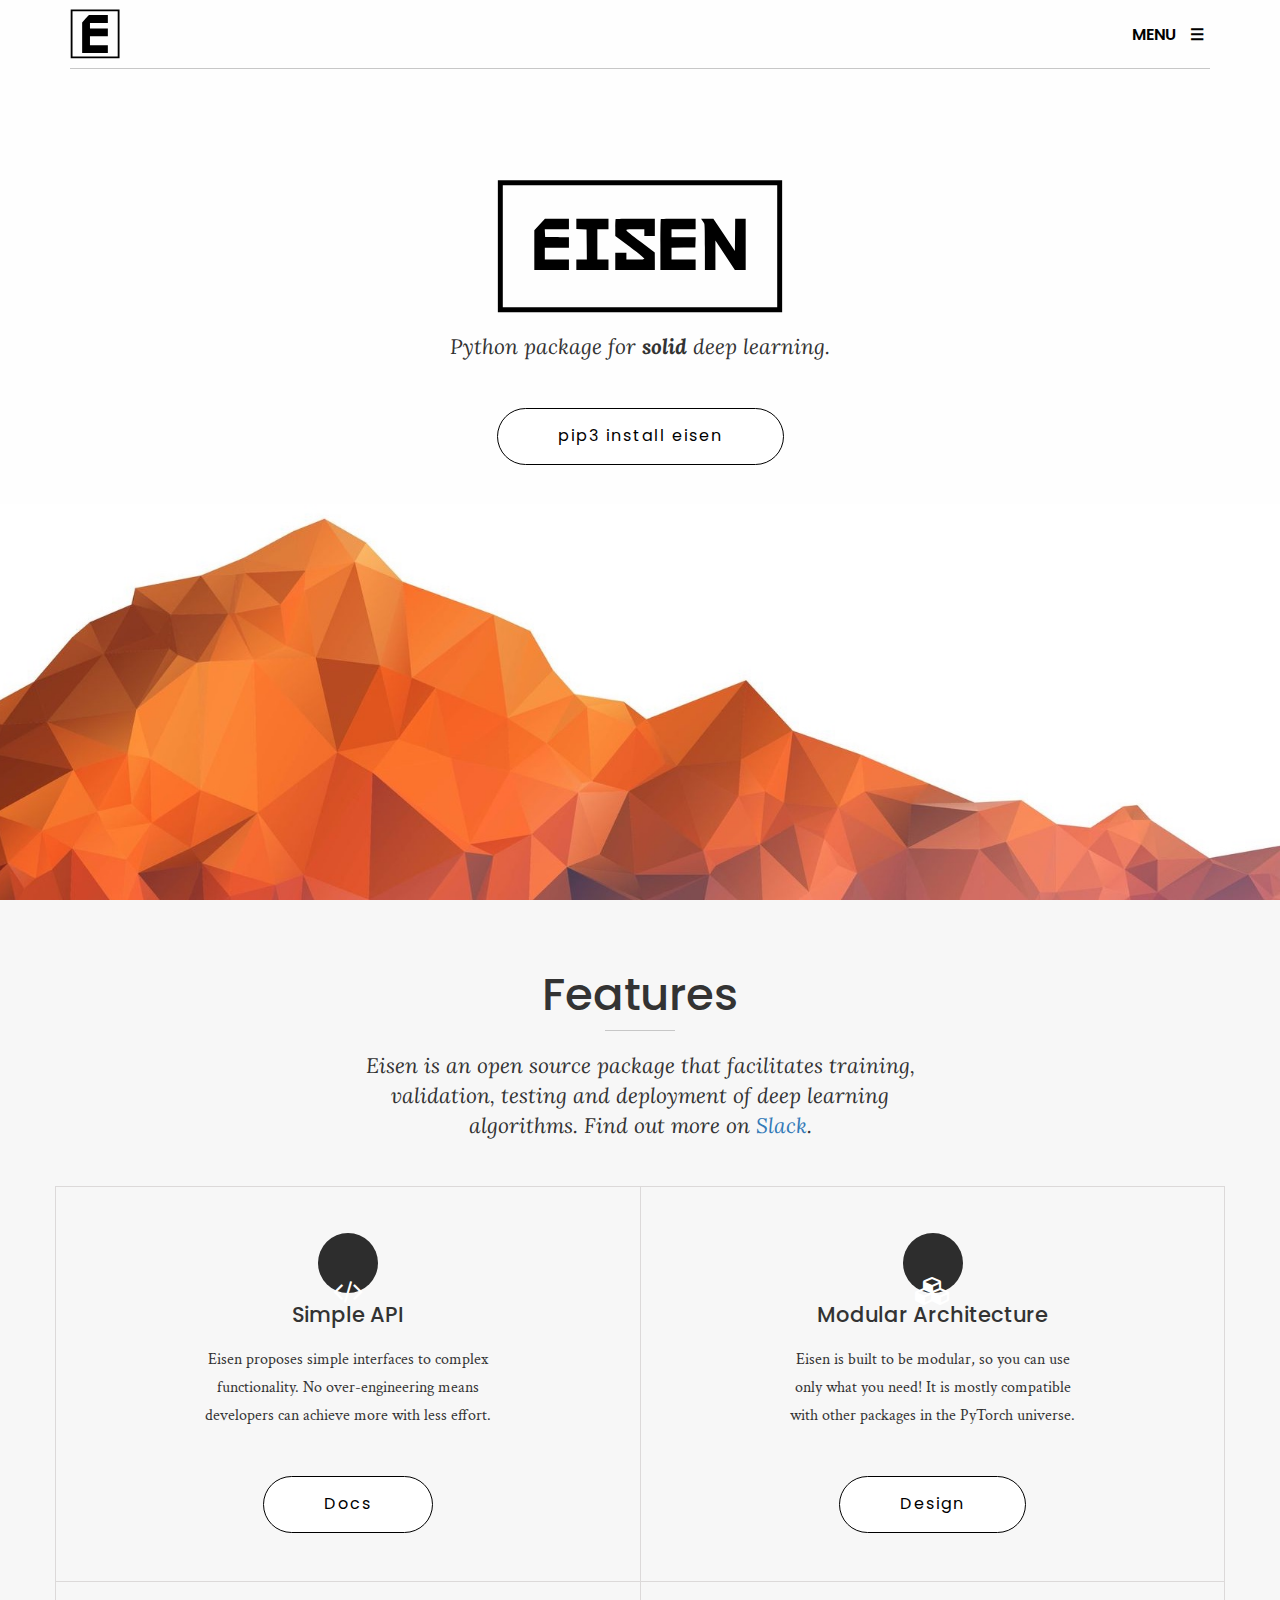
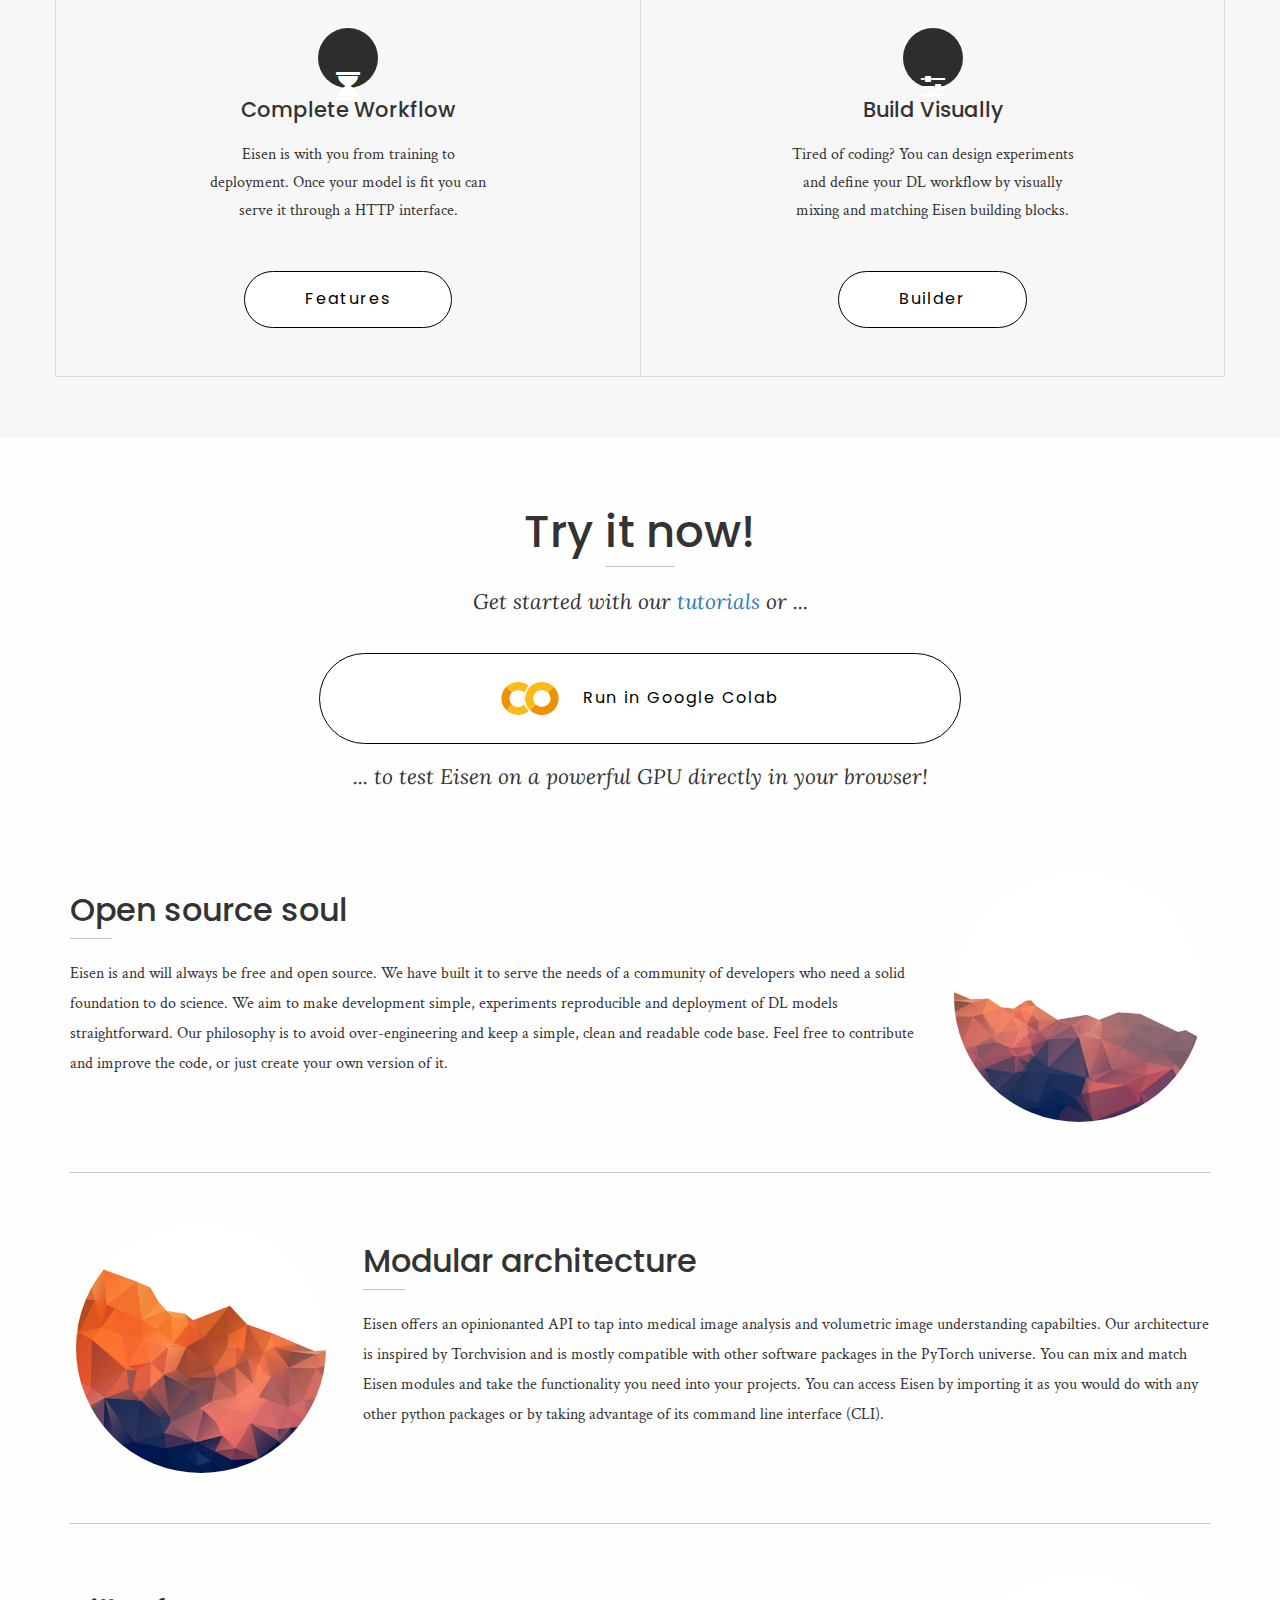
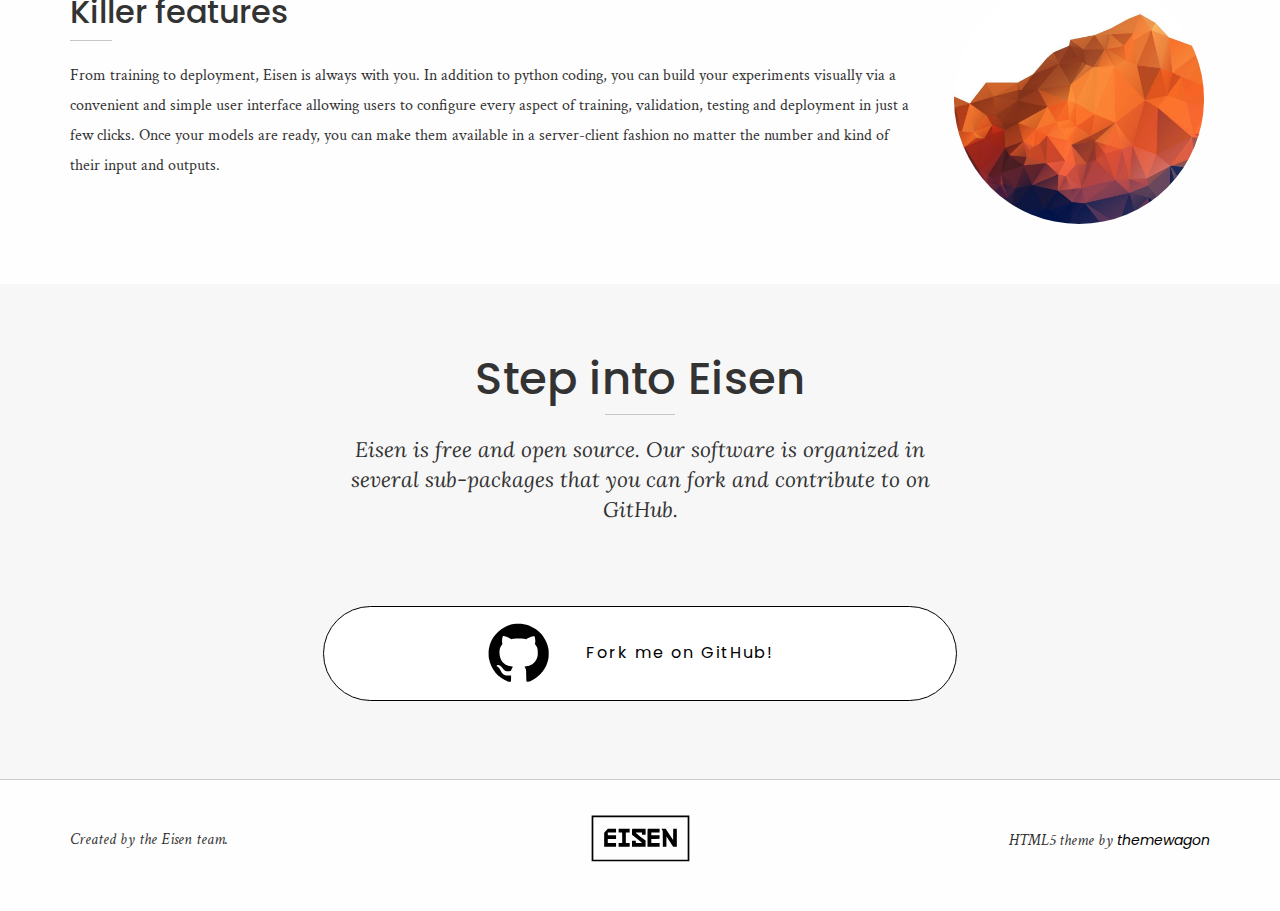
==== index.html @ bffa8515 "added link to tutorials" ====
<!DOCTYPE html>
<html>
<head>
    <meta charset="utf-8">
    <meta http-equiv="X-UA-Compatible" content="IE=edge">
    <meta name="viewport" content="width=device-width, initial-scale=1">
    <meta name="description" content="">
    <meta name="author" content="">
    <link rel="stylesheet" type="text/css" href="assets/css/bootstrap.min.css">
    <link rel="stylesheet" type="text/css" href="assets/font-awesome/css/font-awesome.min.css">
    <link href="https://fonts.googleapis.com/css?family=Lora:400i" rel="stylesheet">
    <link href="https://fonts.googleapis.com/css?family=Poppins:400,600" rel="stylesheet">
    <link href="https://fonts.googleapis.com/css?family=Crimson+Text" rel="stylesheet">
    <link rel="stylesheet" type="text/css" href="assets/css/style.css">
    <script type="text/javascript" src="assets/js/script.js" ></script>

    <!-- Global site tag (gtag.js) - Google Analytics -->
    <script async src="https://www.googletagmanager.com/gtag/js?id=UA-157177929-1"></script>
    <script>
        window.dataLayer = window.dataLayer || [];
        function gtag(){dataLayer.push(arguments);}
        gtag('js', new Date());

        gtag('config', 'UA-157177929-1');
    </script>

    <title>Eisen - Home</title>

</head>
<body>
<!-- div used to make the body blur -->
    <div class="overlay" id="overlay" onclick="closeNav()"></div>

    <section class="head index-part-1">
        <div class="head-bar">
            <div class="container">
              <div class="row">
                <div class="col-lg-6 col-xs-6 col-sm-6 col-md-6">
                    <a href="index.html"><img class="img-responsive" src="assets/img/logo.svg" width="9%" ></a>
                </div>
                <div class="col-lg-6 col-xs-6 col-sm-6 col-md-6 text-right">
                    <div id="mySidenav" class="sidenav text-center">
                        <a href="javascript:void(0)" class="closebtn" onclick="closeNav()">&times;</a><br>
                        <hr><a href="index.html">Home</a><hr>
                        <a target="_blank" href="https://github.com/eisen-ai">GitHub</a>
                        <a target="_blank" href="https://colab.research.google.com/drive/1aCvGYyADXPLxNqVRfFvbyN70WkMpdfDd">Colab</a>
                        <a target="_blank" href="http://builder.eisen.ai">Builder</a>
                    </div>
                    <div class="main" id="main">
                      <a href="#" onclick="openNav()">MENU &#9776;</a>
                    </div>
                </div>
              </div>
              <hr>
          </div>
          </div>
          <div class="wow">
          <div class="container">
            <div class="row">
               <div class="wow-logo">
                  <img class="img-responsive img-logo" src="assets/img/logo-ext.svg">
               </div> 
               <div class="font-1 helmet text-center">
                 <p>Python package for <strong>solid</strong> deep learning.</p>
               </div>
               <div class="wow-btn font-2 text-center">
                     <a class="btn btn-default wow-button" onclick="copyToClipboard()" id="pip">pip3 install eisen</a>
               </div>
            </div>
          </div>
        </div>
    </section>
 
    <section class="index-part-2">
         <div class="container">

            <div class="row">
               <div class="text-center">
                 <h2>Features</h2>
               </div>
               <hr class="hr-mid">
               <div class="sub-text text-center">
                     <p class="font-1">
                        Eisen is an open source package that facilitates training, validation,
                         testing and deployment of deep learning algorithms.
                         Find out more on <a class="font-1" href="https://join.slack.com/t/eisen-ai/shared_invite/enQtOTIwOTg0ODc2MDY3LWE5MGVlNTgxZTBmNjM5NGU2OWRhYzdiMzAzNzRmMGZlZWJlZmEzZDcyNWE4ZTQ5OGM4NDk5N2E5NTEyYzE3NGI"> Slack</a>.
                     </p>
               </div>
           </div>

            <div class="row">

                <div class="col-xs-12 col-lg-6 col-sm-6 col-md-6 col-block">
                      <div class="block text-center block-first">
                                 <div class="icon">
                                    <i class="fa fa-code fa-2x"></i>
                                 </div>
                                   <h4>Simple API</h4>
                                   <p class="font-2">
                                       Eisen proposes simple interfaces to complex functionality.
                                       No over-engineering means developers can achieve more with less effort.
                                   </p>
                                   <div class="wow-btn font-2 text-center">
                                     <a class="btn btn-default wow-button" href="http://docs.eisen.ai"> Docs </a>
                                   </div>
                        </div>   
                </div>
                <div class="col-xs-12 col-lg-6 col-sm-6 col-md-6 col-block">
                      <div class="block text-center block-second">
                             <div class="icon">
                                  <i class="fa fa-cubes fa-2x"></i>
                             </div>  
                              <h4>Modular Architecture</h4>
                              <p class="font-2">Eisen is built to be modular, so you can use only what you need!
                                  It is mostly compatible with other packages in the PyTorch universe.
                              </p>
                          <div class="wow-btn font-2 text-center">
                              <a class="btn btn-default wow-button" href="#modularplatform"> Design </a>
                          </div>
                      </div>
                </div>
            </div>

            <div class="row">
                <div class="col-xs-12 col-lg-6 col-sm-6 col-md-6 col-block">
                    <div class="block text-center block-third">
                                 <div class="icon">
                                     <i class="fa fa-hourglass fa-2x"></i>
                                 </div>  
                                   <h4>Complete Workflow</h4>
                                   <p class="font-2">
                                       Eisen is with you from training to deployment. Once your model is fit
                                       you can serve it through a HTTP interface.
                                   </p>
                        <div class="wow-btn font-2 text-center">
                            <a class="btn btn-default wow-button" href="#killerfeatures"> Features </a>
                        </div>
                    </div>   
                </div>
                <div class="col-xs-12 col-lg-6 col-sm-6 col-md-6 col-block">
                    <div class="block text-center block-last">
                            <div class="icon">
                                 <i class="fa fa-sliders fa-2x"></i>
                            </div>  
                            <h4>Build Visually</h4>
                            <p class="font-2">
                                Tired of coding? You can design experiments and define your DL workflow by visually
                                mixing and matching Eisen building blocks.
                            </p>
                            <div class="wow-btn font-2 text-center">
                                <a class="btn btn-default wow-button" target="_blank" href="http://builder.eisen.ai"> Builder </a>
                            </div>
                      </div>
                    </div>
                </div>
            </div>
    </section>

    <section class="index-part-3" id="tryeisen">
        <div class="container">
                <div class="row why-div">
                  <div class="text-center">
                         <h2>Try it now!</h2>
                  </div>
                    <hr class="hr-mid">
                    <div class="text-center font-1">
                        Get started with our <a class="font-1" target="_blank" href="http://docs.eisen.ai/eisen/tutorials.html">tutorials</a> or ...
                    </div>

                    <div class="wow-btn font-2 text-center">
                        <a class="btn btn-default wow-button" target="_blank" href="http://bit.ly/2HjLlfh"><img src="assets/img/colab.svg" width="11%">  &nbsp;&nbsp; Run in Google Colab</a>
                    </div>
                    <div class="sub-text text-center">
                        <p class="font-1">
                            ... to test Eisen on a powerful GPU directly in your browser!
                        </p>
                    </div>
                </div>

                <div class="row">
                    <div class="col-lg-9 col-sm-12 col-md-9 col-xs-12">
                     <div class="holder-para">
                      <h3>Open source soul</h3>
                      <hr class="hr-short">
                      <p class="font-2">
                          Eisen is and will always be free and open source. We have built it to serve the needs
                          of a community of developers who need a solid foundation to do science. We aim to make
                          development simple, experiments reproducible and deployment of DL models straightforward.
                          Our philosophy is to avoid over-engineering and keep a simple, clean and readable code base.
                          Feel free to contribute and improve the code, or just create your own version of it.
                      </p>
                     </div>
                    </div>
                    <div class="col-lg-3 col-xs-12 col-sm-12 col-md-3">
                            <div class="holder-img">
                              <img class="round-img img-responsive center-block" src="assets/img/4.jpg">
                            </div>
                    </div>
                </div>

                <hr class="line-full">
                
                <div class="row" id="modularplatform">
                    <div class="col-lg-9 col-xs-12 col-sm-12 col-md-9 col-md-push-3">
                     <div class="holder-para">
                      <h3>Modular architecture</h3>
                      <hr class="hr-short">
                      <p class="font-2">
                        Eisen offers an opinionanted API to tap into medical image analysis
                          and volumetric image understanding capabilties.
                          Our architecture is inspired by Torchvision
                          and is mostly compatible with other software packages in the PyTorch universe.
                          You can mix and match Eisen modules and take the functionality you need into your projects.
                          You can access Eisen by importing it as you would do with any other python packages or by
                          taking advantage of its command line interface (CLI).
                      </p>
                     </div>
                    </div>
                    <div class="col-lg-3 col-xs-12 col-sm-12 col-md-3 col-md-pull-9">
                            <div class="holder-img">
                              <img class="round-img img-responsive center-block" src="assets/img/3.jpg">
                            </div>
                    </div> 
                </div>

                <hr class="line-full">
                
                <div class="row" id="killerfeatures">
                    <div class="col-lg-9 col-xs-12 col-sm-12 col-md-9">
                     <div class="holder-para">
                      <h3>Killer features</h3>
                      <hr class="hr-short">
                      <p class="font-2">
                        From training to deployment, Eisen is always with you. In addition to python coding,
                          you can build your experiments visually via a convenient and simple user interface
                          allowing users to configure every aspect of training, validation, testing and deployment
                          in just a few clicks. Once your models are ready, you can make
                          them available in a server-client fashion no matter the number and kind of their input and
                          outputs.
                      </p>
                     </div>
                    </div>
                    <div class="col-lg-3 col-xs-12 col-sm-12 col-md-3">
                            <div class="holder-img">
                              <img class="round-img img-responsive center-block" src="assets/img/2.jpg">
                            </div>
                    </div>
                </div>
        </div>
    </section>
                
    <section class="index-part-4">
         <div class="container">
                
                <div class="row">
                       <div class="text-center">
                         <h2>Step into Eisen</h2>
                       </div>
                       <hr class="hr-mid">
                       <div class="sub-text text-center">
                             <p class="font-1">
                                Eisen is free and open source. Our software is organized in several sub-packages
                                 that you can fork and contribute to on GitHub.
                             </p>
                       </div>
                </div>

                <div class="wow-btn font-2 text-center">
                     <a class="btn btn-default wow-button" target="_blank" href="https://github.com/eisen-ai"><img src="assets/img/github.svg" width="18%"> Fork me on GitHub! &nbsp;&nbsp;</a>
                </div>

          </div>
    </section>

    <!--
    <section class="social">
      <ul>
        <li><a href="#" class="fa fa-github fa-2x" aria-hidden="true"></a></li>
        <li><a href="#" class="fa fa-google fa-2x" aria-hidden="true"></a></li>
        <li><a href="#" class="fa fa-linkedin fa-2x" aria-hidden="true"></a></li>
        <li><a href="#" class="fa fa-stumbleupon fa-2x" aria-hidden="true"></a></li>
      </ul>
    </section>
    -->

    <section class="footer">
      <div class="container">
        <div class="row">
          <div class="col-lg-5 col-md-5 col-sm-5 col-xs-5">
            <div class="footer-p1">
                    <p class="font-2">Created by the Eisen team.</p>
            </div>
          </div>
          <div class="col-lg-2 col-md-2 col-sm-2 col-xs-2">
            <img class="img-responsive foot-img" src="assets/img/logo-ext.svg" width="60%">
          </div>
          <div class="col-lg-5 col-md-5 col-sm-5 col-xs-5">
            <div class="footer-p2" >
                     <p class="font-2">HTML5 theme by <a href="https://themewagon.com/themes/" target="_blank">themewagon</a></p>
            </div>
          </div>
        </div>
      </div>
    </section>
 
</body>
</html>
---- assets/css/style.css ----
html, body{
  min-height: 100%;
}
body{
  position: relative;
}
*{
    outline: none;
}
.overlay{
  position: absolute;
  top: 0;
  left: 0;
  width: 0%;
  height: 0%;
  z-index: 9;
  background-color: rgba(0,0,0,0.5); /*dim the background*/
}
.sidenav {
    height: 100%;
    width: 0;
    position: fixed;
    z-index: 10;
    top: 0;
    right: 0;
    background-color: white;
    overflow-x: hidden;
    transition: 0.5s;
    padding-top: 5%;
}
.main a{
    color: black;
    text-decoration: none;
    font-size: 16px;
    cursor:pointer;
    word-spacing: 10px;
    font-weight: 600;

}
.sidenav a {
    padding: 5%;
    text-decoration: none;
    color: #818181;
    display: block;
    transition: 0.3s;
    font-size: 16px;
    letter-spacing: 2px;
}
.sidenav hr{
    margin-bottom: 5px;
    margin-top: 6px;
}

.sidenav a:hover, .offcanvas a:focus{
    color: #2c2b2b;
}

.sidenav .closebtn {
    position: absolute;
    top: 0;
    right: 25px;
    font-size: 36px;
    margin-left: 50px;
}

#main {
    transition: margin-left .5s;
    padding-right: 6px;
    padding-top: 15px;
}

/*@media screen and (max-height: 450px) {
  .sidenav {padding-top: 15px;}
  .sidenav a {font-size: 18px;}
}*/

.menu-ul{
    text-align: center;
}
.menu-ul li{
    list-style-type: none;
}
body {
    background-color: #fefefe;
    transition: background-color .5s;
    font-family: monospace; 
}
.head-bar{
    padding-top: 1vh;
    max-height: 10vh;
}
.wow-logo{
    padding-bottom: 2vh;
    padding-top:10vh;
}
.img-logo{
    max-height: 15vh;
    margin-left: auto;
    margin-right: auto;
}
.helmet{
    max-height: 5vh;
}
.head{
    min-height: 100vh;
    background-image: url('../img/1.jpg');
    position: relative;
    background-position: bottom;
    background-repeat: no-repeat;
    background-size:195vh;
}
.fix-bottom{
    text-align: bottom;

}
/*button {
    background-color: #fefefe;
    border-color: black;
    color: black;
    text-align: center;
    text-decoration: none;
    display: inline-block;
    font-size: 16px;
    border-radius: 50px;
    border-width: 1px;
    letter-spacing: 2px;

}*/
.wow-button{
    padding: 16px 60px;
    border: solid 1px black;
    color: black;
    text-align: center;
    text-decoration: none;
    display: inline-block;
    font-size: 16px;
    border-radius: 50px;
    letter-spacing: 2px;
}
.wow-button:hover{
    color: #ffffff;
    background-color: #2d2d2d;
    transition: .5s;
}
.font-1{
    font-family: 'Lora', serif;
    font-style: italic;
    font-size: 21px;
}
.hr-social{
    margin:0px;
    margin-top: 30px;
}
.index-part-2,.index-part-4,.index-part-3{
    padding-top: 50px;
    padding-bottom: 60px;
}
.index-part-2,.index-part-4{
    background-color: #f7f7f7;
}
hr{
    background-color: #c7c7c7; height: 1px; border: 0;
    margin-top: 1vh;
}
h1,h2,h4,h3,h5,a,button{
    font-family: 'Poppins', sans-serif;
}
h1{
    font-size: 55px;
}
h2{
    font-size:45px;
}
h3{
    font-size: 32px;
}
h4{
    font-size: 21px;
}
h5{
    font-size: 100%;
}
h6{
    font-size: 100%;
}
.sub-text{
    padding-right: 25%;
    padding-left: 25%;
    padding-bottom: 3%;   
}
.block{
    border-style: solid;
    border-color: #dcd9d9;
    border-width: 1px;
    margin-right: 0px;
    padding-top: 8%;
    padding-bottom: 5%;
    padding-left: 25%;
    padding-right: 25%;
}
.block-first{
    border-right: none;
    border-bottom: none;
}
.block-second{
    border-bottom: none;
}
.block-third{
    border-right: none;
}
.block p{
    line-height: 28px;
    padding-top: 10px;
}
.icon{
    background-color: #2d2d2d;
    color: white;
    display: table;
    width: 60px;
    height: 60px;
    border-radius: 100%;
    margin-right: auto;
    margin-left: auto;
}

i{
        display: table-cell; 
        vertical-align: middle;
        position: relative;
        top: 50%;
        transform: translateY(50%);
        
}
.font-2{
    font-family: 'Crimson Text', serif;
    font-size: 16px;
    line-height: 30px;
}
.round-img{
    display: table;
    width: 250px;
    height: 250px;
    border-radius: 100%;
}
.container-fluid{
    padding-left: 0px;
    padding-right: 0px;
}
.social{
    text-align: center;
    display: block;
    padding-top: 6%;
    padding-bottom: 5%;
}
.social ul{
    padding-left: 0px;
}
.social li{
    list-style-type: none;
    display: inline-block;
    border:1px solid #c8c2c2;
    margin-right: 5px;
    border-radius: 3px;
}
.social a{
    padding: 10px;
    color: black;
    text-align: center;
    text-decoration: none;
}

.social a:hover{
    color: #ffffff;
    background-color: #2d2d2d;
    transition: .5s;
}
.footer-p1,.footer-p2{
    padding-top: 10px;
    font-style: italic;
    font-size: 16px; 
}
.footer-p2{
    display: inline-block;
    text-align: right;
    padding-right: 0px;
    width: 100%;
}
i.fa-heart{
    transform:translateY(-20%);
    margin-bottom: 0px;
}
.footer{
    padding-top: 35px;
    padding-bottom: 45px;
    border-top: 1px solid #cccccc;
}
.generic-page{
    background-color: #f7f7f7; 
    padding-bottom: 30px;
}
.generic{
    padding-top: 25px;
}
.img-generic{
    padding-top: 15px;
    width: 100%;
    margin: 0px;
    padding-bottom: 60px;
}
.generic-p{
    padding-bottom: 20px;
    font-size: 18px;

}
.element-full{
    background-color: #f7f7f7; 
}
.element-page{
    padding-top: 25px;
}
.Element-heading{
    padding-top: 15px;
}
.Element-heading-para{
    padding-right: 380px;
}
.call-btn-1{
    border:1px solid black;
    border-radius: 30px;
    width:100%;
    margin-top: 20px;
    padding-top: 18px;
    padding-bottom: 18px;
    font-size: 12px;
}
.call-btn-2{
    border:1px solid black;
    border-radius: 25px;
    width:100%;
    margin-top: 20px;
    padding-top: 15px;
    padding-bottom: 15px;
    font-size: 12px;
}
.call-btn-3{
    border:1px solid black;
    border-radius: 25px;
    width:100%;
    margin-top: 20px;
    padding-top: 10px;
    padding-bottom: 10px;
    font-size: 12px;
}
.btn-line{
    padding-top: 5px;
}
.btn-line a:hover{
    color:white;
    background-color: black;
    transition: .5s;
}
.form-section{
    padding-top: 56px;
}
.col-block{
     padding-left:0px;padding-right:0px;
}

input,select,textarea{
     width: 100%;
    border:1px solid black;
    border-radius: 30px;
    font-family: 'Lora', serif;
    padding-top: 15px;
    padding-bottom: 15px;
    padding-left: 35px;
    margin-bottom: 30px;
}
textarea{
    padding-top: 28px;
}
.form-section h3{
    padding-bottom: 35px;
}
.form-section button{
    padding-top: 15px;
    padding-bottom: 15px;
    padding-left: 28px;
    padding-right: 28px;
    font-size: 13px;
    letter-spacing: 0px;
    margin-right: 5px;
    margin-bottom: 60px;
    border-radius: 50px;
    border:solid 1px black;
}
.form-section button:hover{
    color: #ffffff;
    background-color: #2d2d2d;
    transition: .5s;
}
.E-image img{
    padding-top: 50px;
}
.wow-btn{
     padding-top:4vh;
     padding-bottom:2vh;
}
.foot-img{
    margin-right: auto;
    margin-left: auto;
}
.why-div{
    margin-bottom:35px;
}
.line-full{
    margin-top:50px;margin-bottom:50px;
}
.hr-short{
     width:5%;
     margin-left: 0px;
}
.hr-mid{
    width: 6%;
    margin-left: auto;
    margin-right: auto;
}
.blockquote-row{
 padding-left:2%;
 padding-right: 18%;
}
.blockquote-side{
     border-left:thick solid black;padding-top:8px;
}
.blockquote-side.font-1{
    margin-left:12px;
}
.E-social{
    text-align:left;padding-top:36px;padding-bottom:0px;
}
.footer-p2 a{
    color: black;
    font-size: 14px;
}
@media screen and (min-width: 481px) and (max-width: 1200px) {

   .block{
    padding-top: 30px;
    padding-bottom: 15px;
    padding-left: 30px;
    padding-right: 30px;
   }
   .Element-heading-para{
    padding-right: 80px;
   }
   .footer-p1,.footer-p2{
    padding-top: 0px;
    font-size: 10px; 
    }
    .footer{
        padding-top: 15px;
        padding-bottom: 25px;
    }
    .footer-p2 a{
    font-size: 12px;
    }
}


@media only screen and (max-width: 480px) {
    .font-1{
        font-size: 18px;
    }
/*   .block{
    padding-top: 30px;
    padding-bottom: 20px;
    padding-left: 40px;
    padding-right: 40px;
   }*/
   .Element-heading-para{
    padding-right: 60px;
  }
    .footer-p1 p,.footer-p2 p{
    padding-top: 0px;
    font-size: 12px;
    letter-spacing: 0px;
    line-height: 14px; 
    }
    .footer-p2 p{
        line-height: 8px;
    }
    .footer-p2 a{
    font-size: 10px;
    }
    .footer{
        padding-top: 15px;
        padding-bottom: 25px;
    }
/*    .wow-logo{
    padding-bottom: 10px;
    padding-top: 40px;
    }*/
    .wow-btn{
     padding-top:20px;
     padding-bottom:5px;
    }
    input,select,textarea{
    padding-top: 8px;
    padding-bottom: 8px;
    padding-left: 20px;
    margin-bottom: 15px;
    }
    textarea{
        padding-top: 15px;
    }
    .call-btn-1{
    margin-top: 12px;
    padding-top: 12px;
    padding-bottom: 10px;
    font-size: 10px;
    }
    .call-btn-2{
        margin-top: 12px;
        padding-top: 7px;
        padding-bottom: 7px;
        font-size: 10px;
    }
    .call-btn-3{
        margin-top: 12px;
        padding-top: 5px;
        padding-bottom: 5px;
        font-size: 10px;
    }
    .head-bar{
    padding: auto;
    }
    /*.wow-logo{
        padding: auto;
    }*/
    button {
        padding: auto;

    }
    .generic{
    padding-top: 15px;
    }
    .generic img{
    padding-top: 10px;
    }
    h1{
    font-size: 38px;
    }
    h2{
        font-size:33px;
    }
    h3{
        font-size: 23px;
    }
    h4{
        font-size: 20px;
    }
    h5{
        font-size: 100%;
    }
    h6{
        font-size: 100%;
    }
}

/*This section for small height device*/
@media only screen and (max-height: 400px){
    .head-bar{
        padding-top: 1vh;
        max-height: 10vh;
    }
    .wow-logo{
        padding-bottom: 2vh;
        padding-top:10vh;
    }
    .img-logo{
        max-height: 30vh;
        margin-left: auto;
        margin-right: auto;
    }
    .helmet{
        max-height: 20vh;
    }
    .btn-1{
        padding-top: 3vh;
        padding-bottom: 3vh;
    }
    .head{
        min-height: 150vh;
        background-size:60vh;
    }
        .wow-btn{
         padding-top:10vh;
         padding-bottom:4vh;
    }
    
}
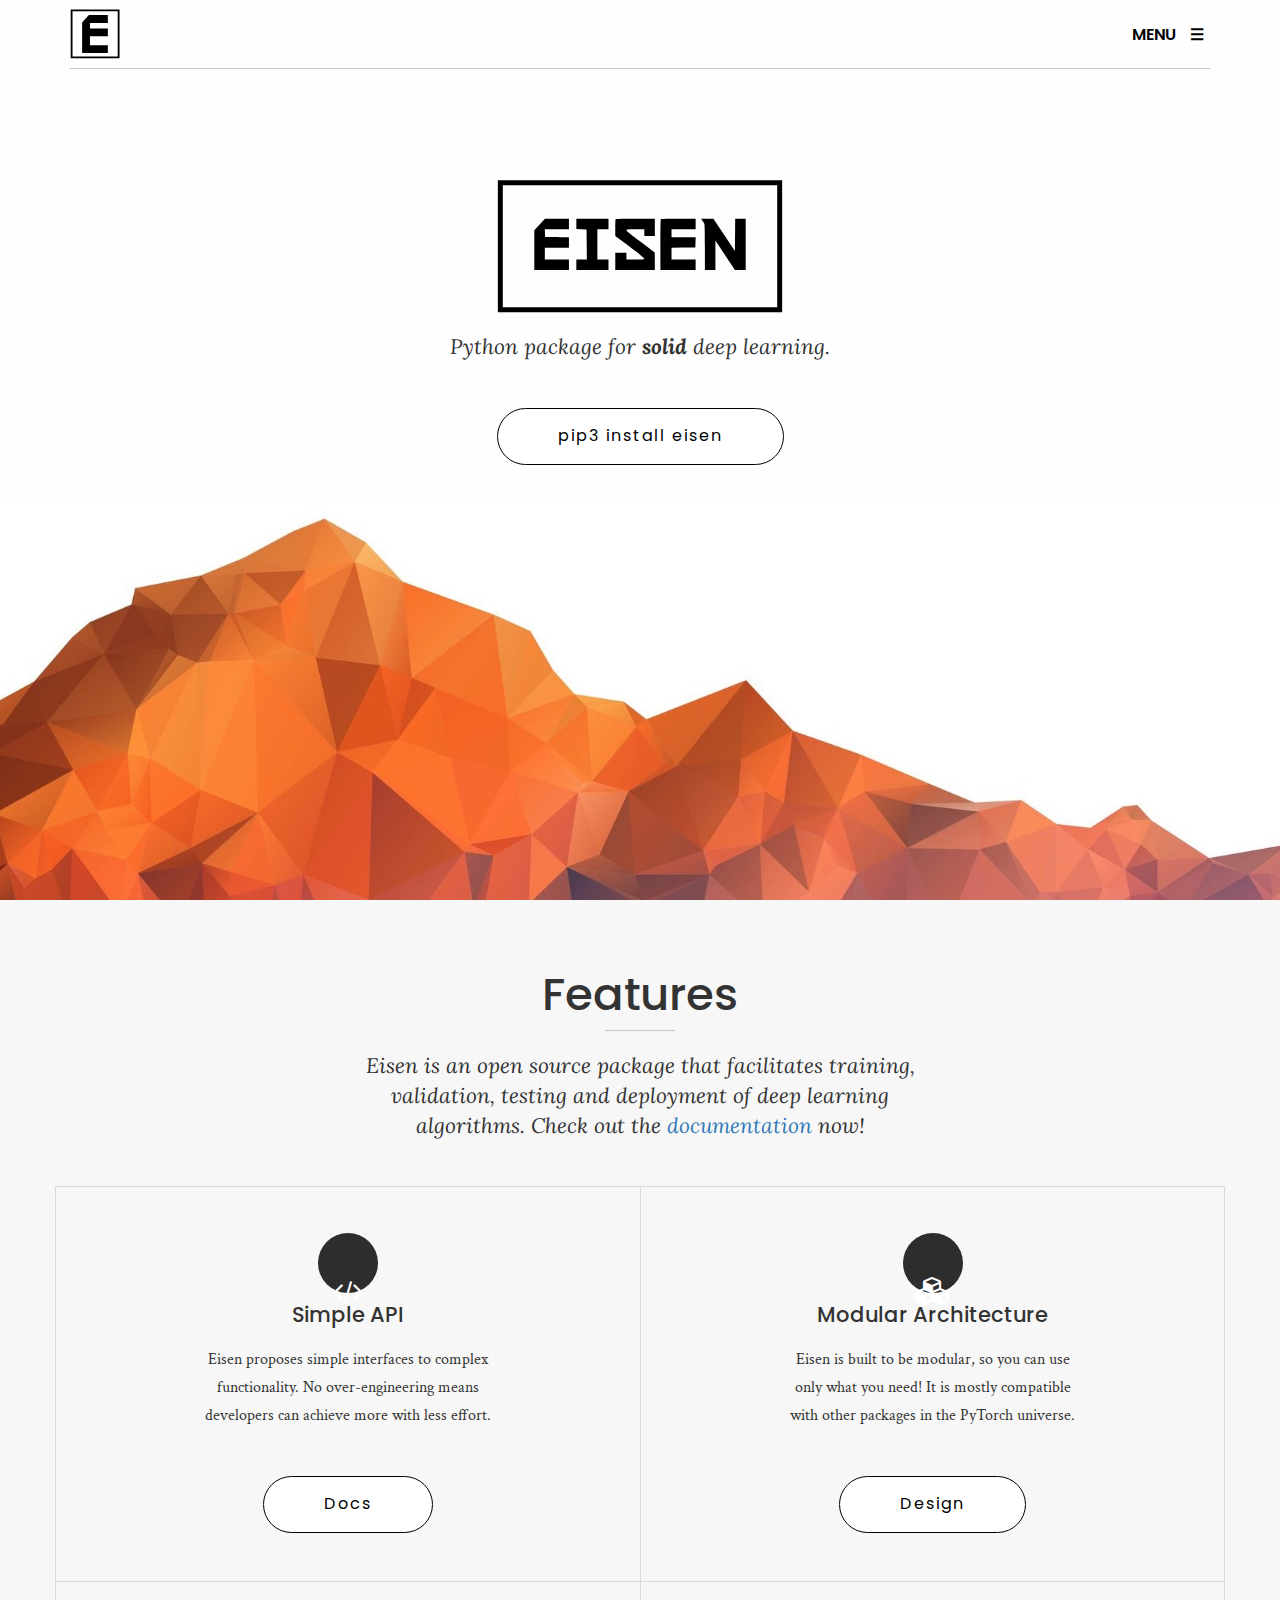
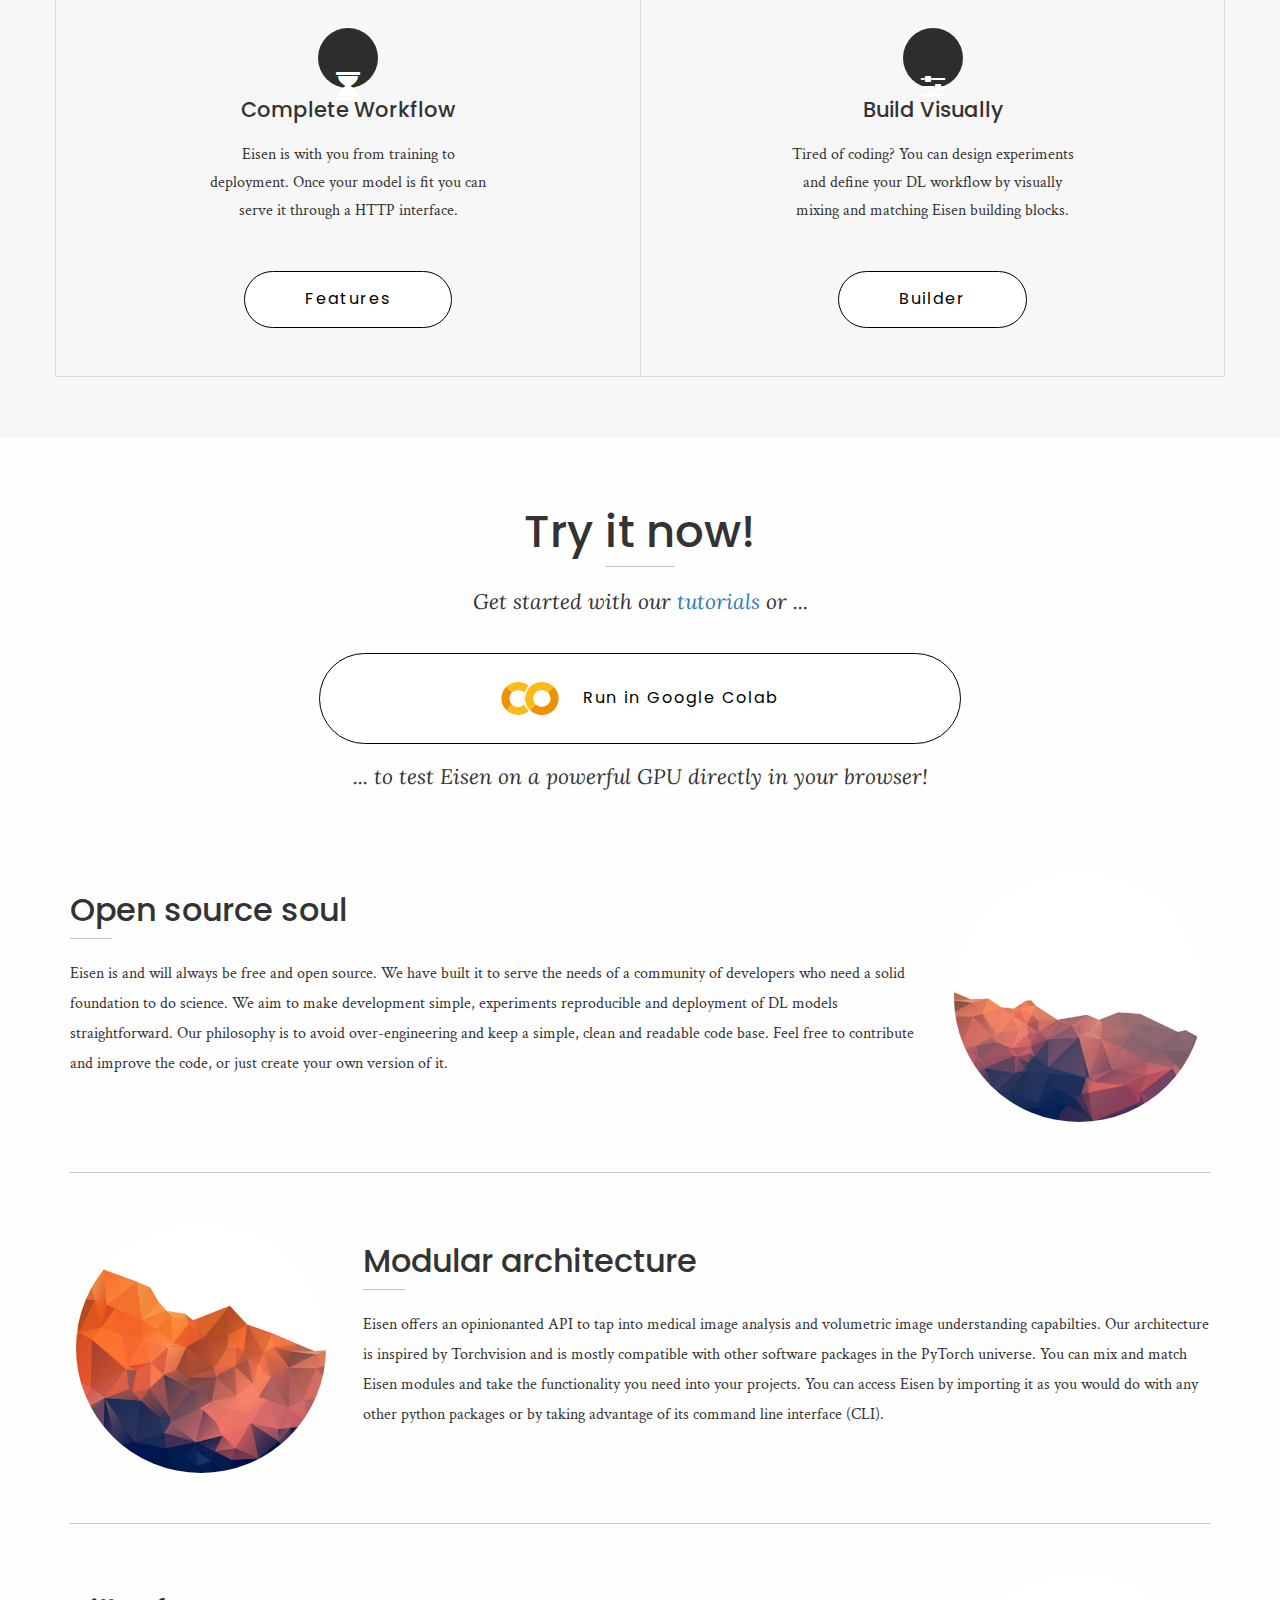
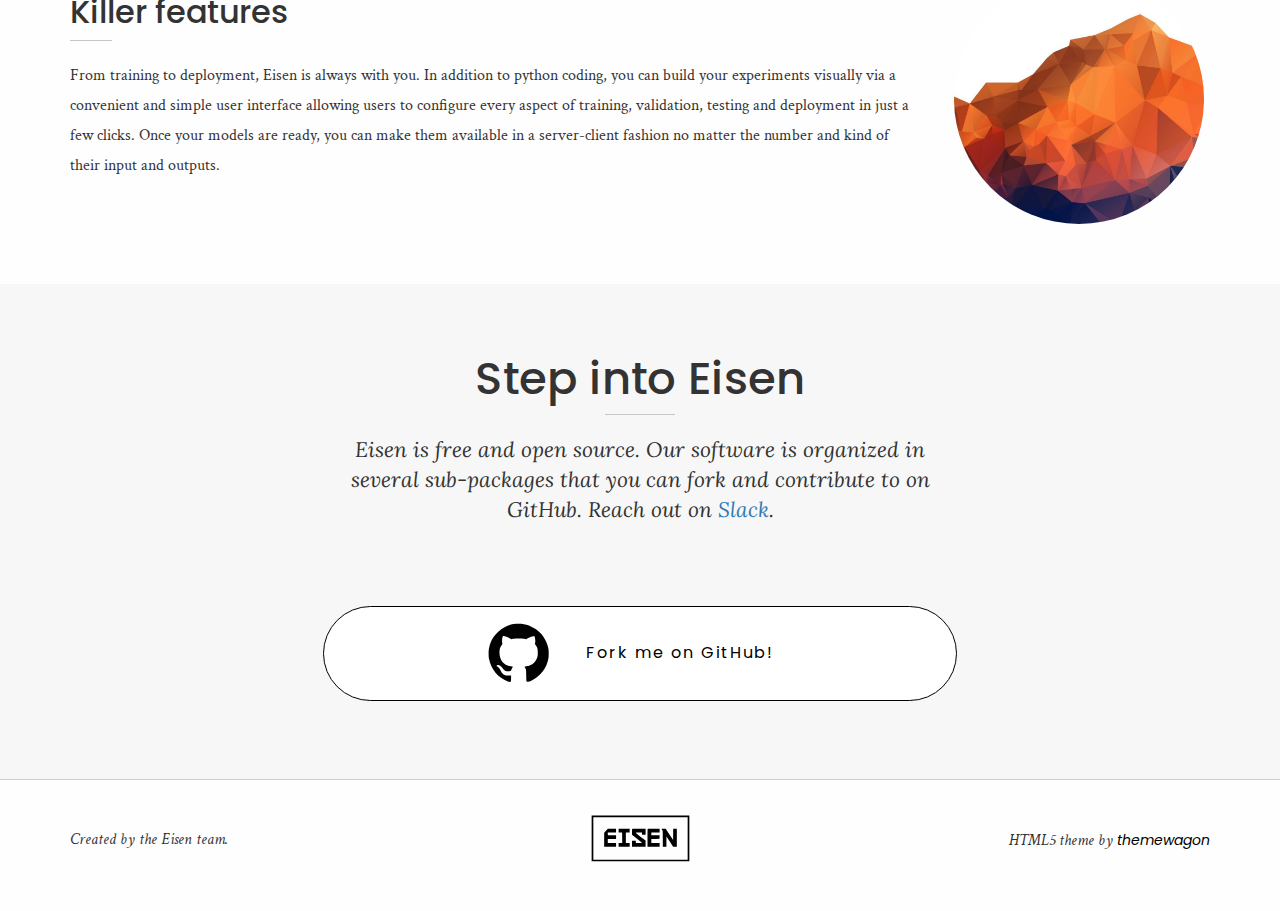
==== commit 57a81550: "changed a bit links on the page" ====
--- a/index.html
+++ b/index.html
@@ -82,8 +82,7 @@
                <div class="sub-text text-center">
                      <p class="font-1">
                         Eisen is an open source package that facilitates training, validation,
-                         testing and deployment of deep learning algorithms.
-                         Find out more on <a class="font-1" href="https://join.slack.com/t/eisen-ai/shared_invite/enQtOTIwOTg0ODc2MDY3LWE5MGVlNTgxZTBmNjM5NGU2OWRhYzdiMzAzNzRmMGZlZWJlZmEzZDcyNWE4ZTQ5OGM4NDk5N2E5NTEyYzE3NGI"> Slack</a>.
+                         testing and deployment of deep learning algorithms. Check out the <a class="font-1" href="http://docs.eisen.ai">documentation</a> now!
                      </p>
                </div>
            </div>
@@ -164,7 +163,8 @@
                   </div>
                     <hr class="hr-mid">
                     <div class="text-center font-1">
-                        Get started with our <a class="font-1" target="_blank" href="http://docs.eisen.ai/eisen/tutorials.html">tutorials</a> or ...
+                        Get started with our <a class="font-1" target="_blank" href="http://docs.eisen.ai/eisen/tutorials.html">tutorials</a> or
+                        ...
                     </div>
 
                     <div class="wow-btn font-2 text-center">
@@ -261,6 +261,7 @@
                              <p class="font-1">
                                 Eisen is free and open source. Our software is organized in several sub-packages
                                  that you can fork and contribute to on GitHub.
+                                 Reach out on <a class="font-1" href="https://join.slack.com/t/eisen-ai/shared_invite/enQtOTIwOTg0ODc2MDY3LWE5MGVlNTgxZTBmNjM5NGU2OWRhYzdiMzAzNzRmMGZlZWJlZmEzZDcyNWE4ZTQ5OGM4NDk5N2E5NTEyYzE3NGI"> Slack</a>.
                              </p>
                        </div>
                 </div>
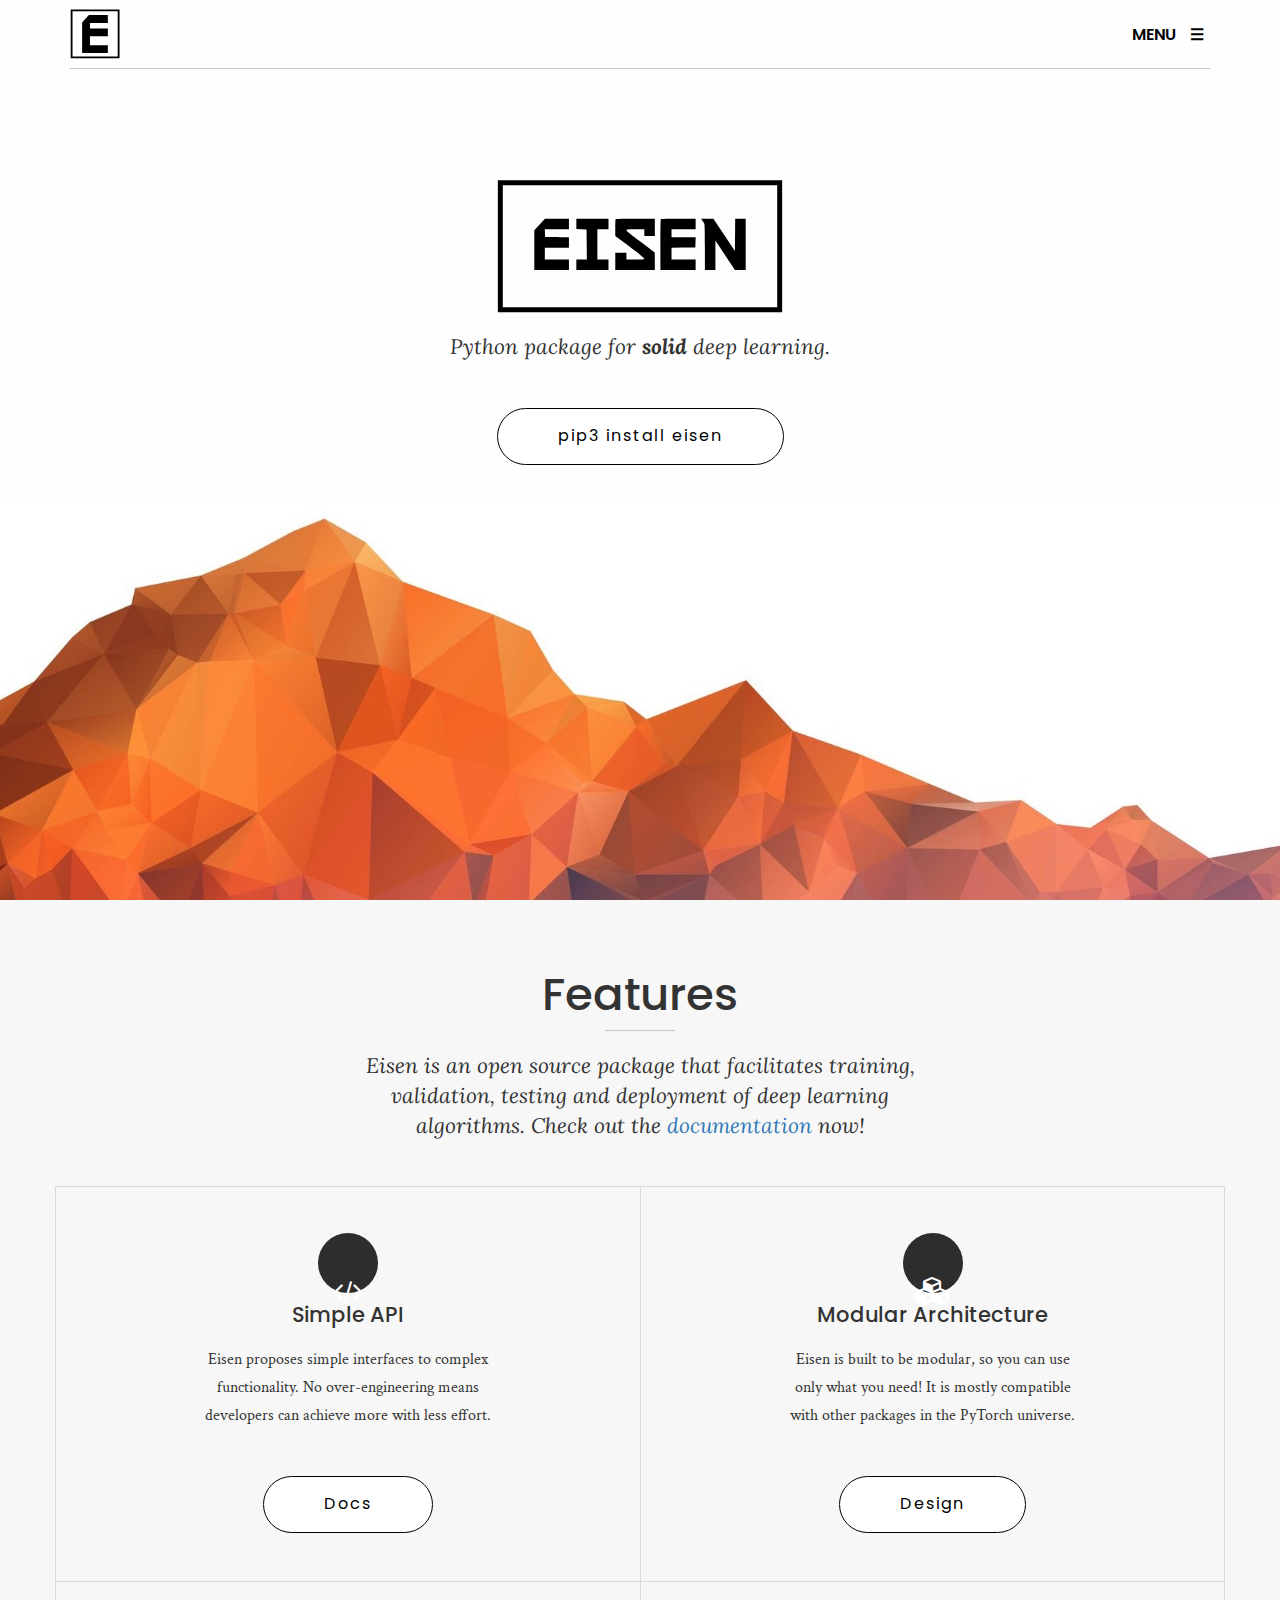
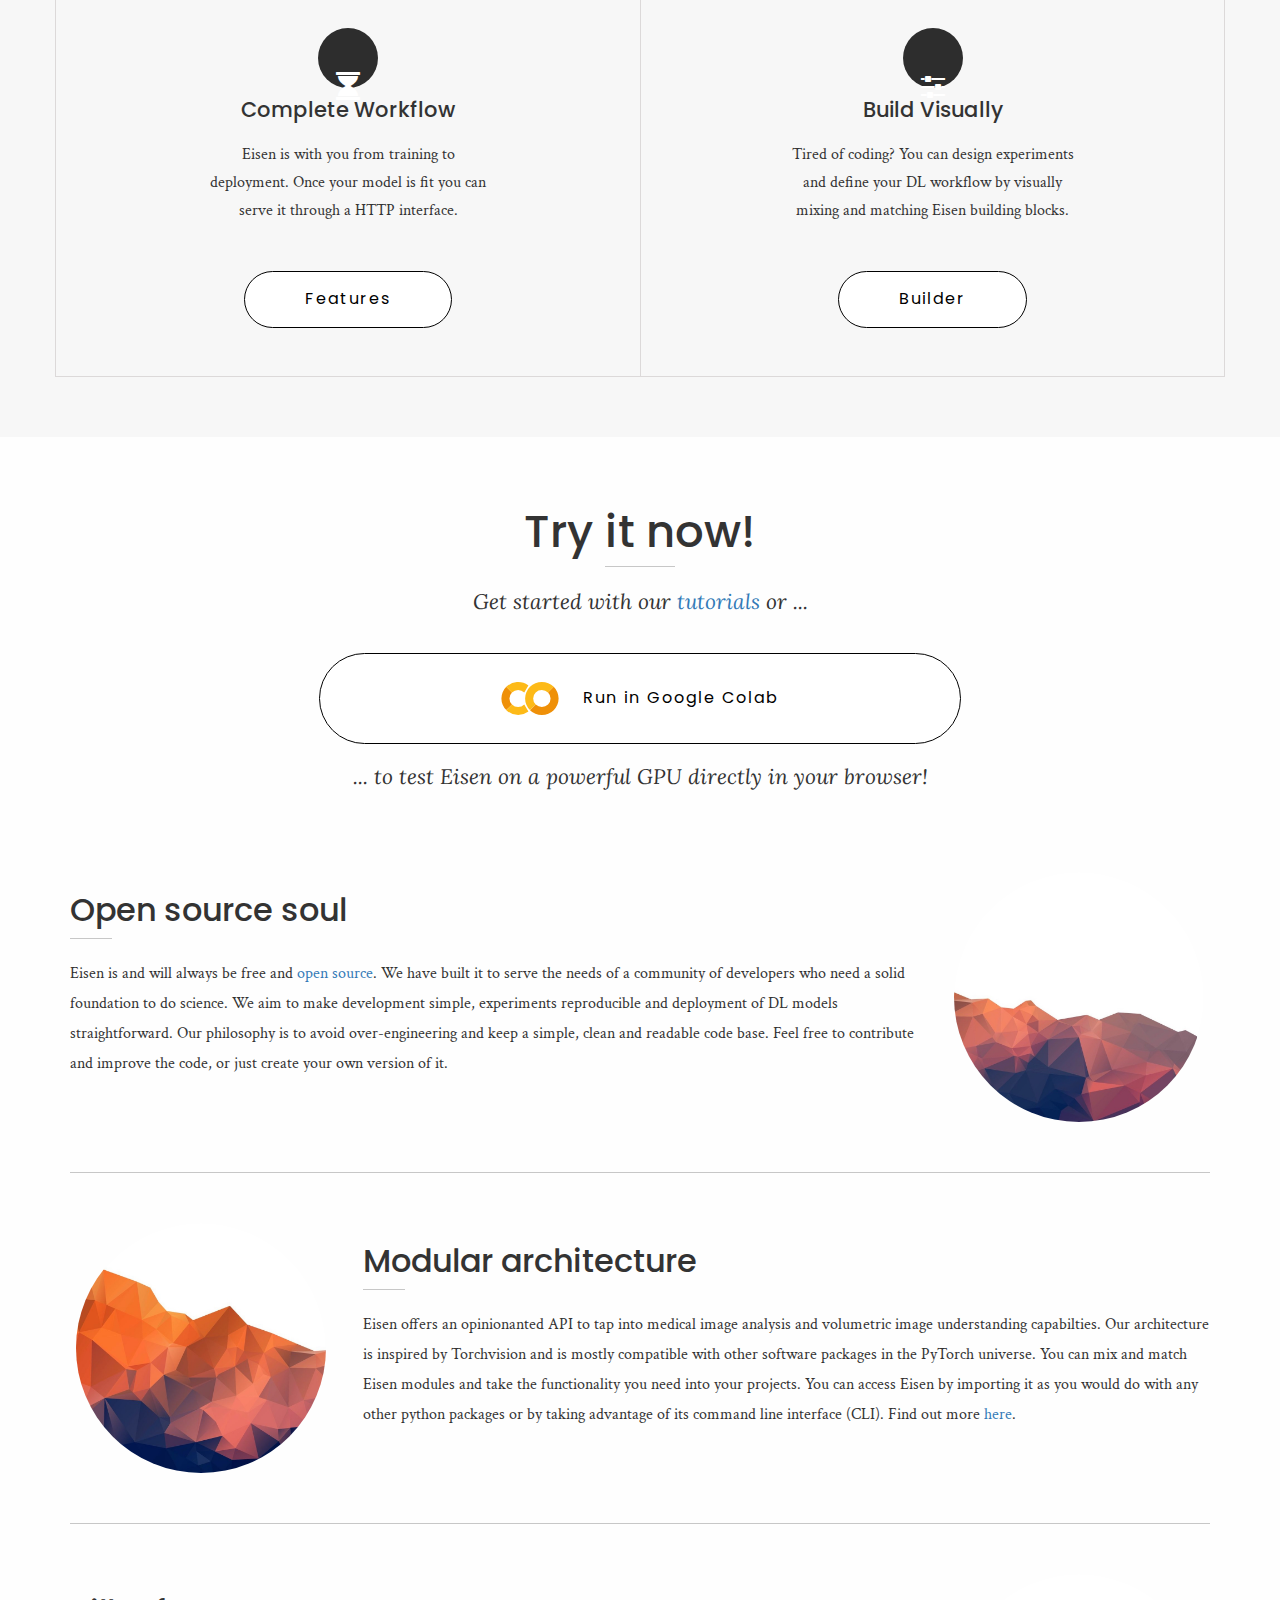
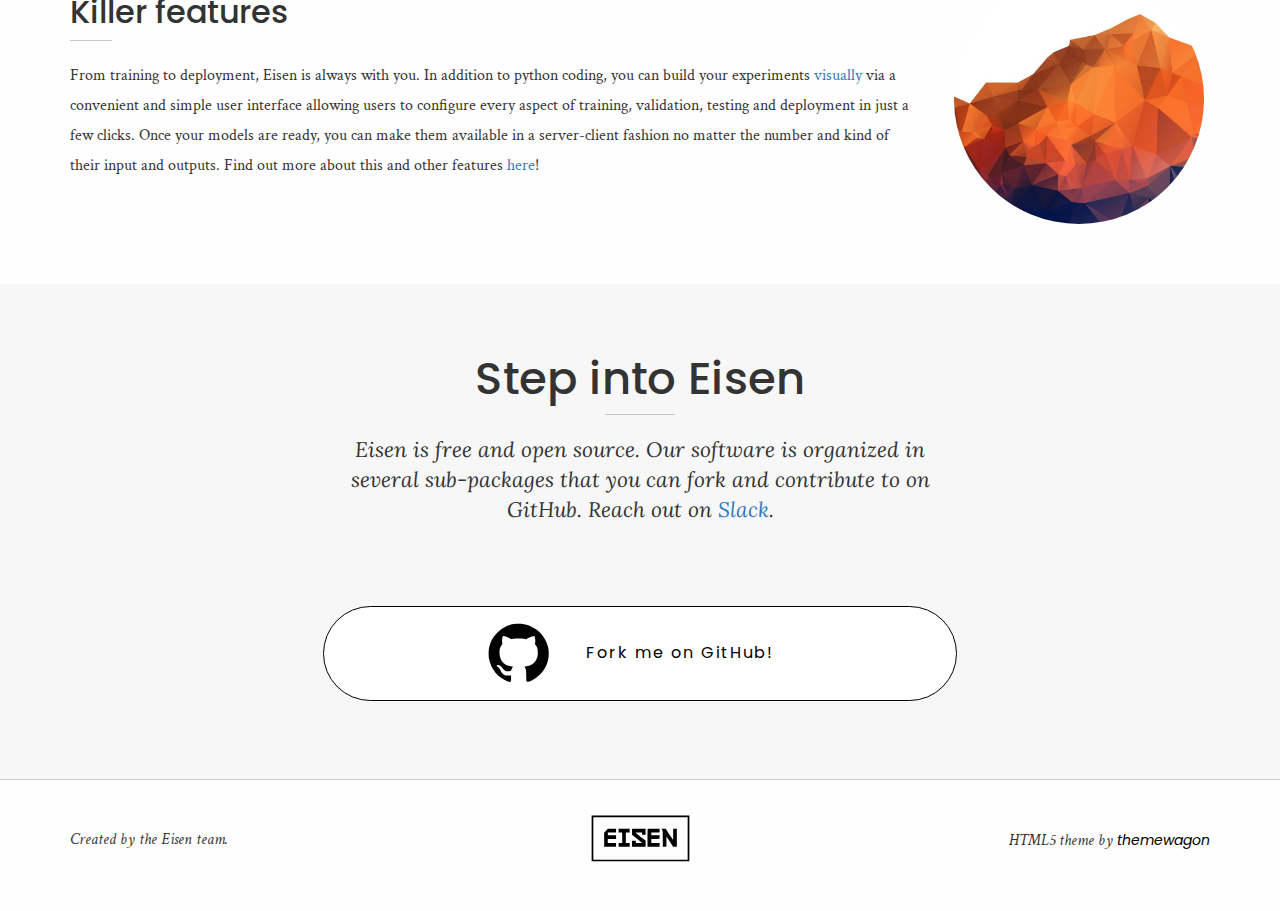
==== commit 95c95ffe: "no message" ====
--- a/index.html
+++ b/index.html
@@ -42,9 +42,12 @@
                     <div id="mySidenav" class="sidenav text-center">
                         <a href="javascript:void(0)" class="closebtn" onclick="closeNav()">&times;</a><br>
                         <hr><a href="index.html">Home</a><hr>
+                        <a target="_blank" href="http://builder.eisen.ai">Builder</a>
+                        <a target="_blank" href="http://docs.eisen.ai/eisen/tutorials.html">Tutorials</a>
+                        <a target="_blank" href="http://docs.eisen.ai/eisen/features.html">Features</a>
+                        <a target="_blank" href="http://docs.eisen.ai">Docs</a>
+                        <a target="_blank" href="https://join.slack.com/t/eisen-ai/shared_invite/enQtOTIwOTg0ODc2MDY3LWE5MGVlNTgxZTBmNjM5NGU2OWRhYzdiMzAzNzRmMGZlZWJlZmEzZDcyNWE4ZTQ5OGM4NDk5N2E5NTEyYzE3NGI">Slack</a>
                         <a target="_blank" href="https://github.com/eisen-ai">GitHub</a>
-                        <a target="_blank" href="https://colab.research.google.com/drive/1aCvGYyADXPLxNqVRfFvbyN70WkMpdfDd">Colab</a>
-                        <a target="_blank" href="http://builder.eisen.ai">Builder</a>
                     </div>
                     <div class="main" id="main">
                       <a href="#" onclick="openNav()">MENU &#9776;</a>
@@ -183,7 +186,7 @@
                       <h3>Open source soul</h3>
                       <hr class="hr-short">
                       <p class="font-2">
-                          Eisen is and will always be free and open source. We have built it to serve the needs
+                          Eisen is and will always be free and <a class="font-2" href="http://github.com/eisen-ai">open source</a>. We have built it to serve the needs
                           of a community of developers who need a solid foundation to do science. We aim to make
                           development simple, experiments reproducible and deployment of DL models straightforward.
                           Our philosophy is to avoid over-engineering and keep a simple, clean and readable code base.
@@ -212,7 +215,7 @@
                           and is mostly compatible with other software packages in the PyTorch universe.
                           You can mix and match Eisen modules and take the functionality you need into your projects.
                           You can access Eisen by importing it as you would do with any other python packages or by
-                          taking advantage of its command line interface (CLI).
+                          taking advantage of its command line interface (CLI). Find out more <a class="font-2" href="http://docs.eisen.ai/">here</a>.
                       </p>
                      </div>
                     </div>
@@ -232,11 +235,11 @@
                       <hr class="hr-short">
                       <p class="font-2">
                         From training to deployment, Eisen is always with you. In addition to python coding,
-                          you can build your experiments visually via a convenient and simple user interface
+                          you can build your experiments <a class="font-2" href="http://builder.eisen.ai">visually</a> via a convenient and simple user interface
                           allowing users to configure every aspect of training, validation, testing and deployment
                           in just a few clicks. Once your models are ready, you can make
                           them available in a server-client fashion no matter the number and kind of their input and
-                          outputs.
+                          outputs. Find out more about this and other features <a class="font-2" href="http://docs.eisen.ai/eisen/features.html">here</a>!
                       </p>
                      </div>
                     </div>
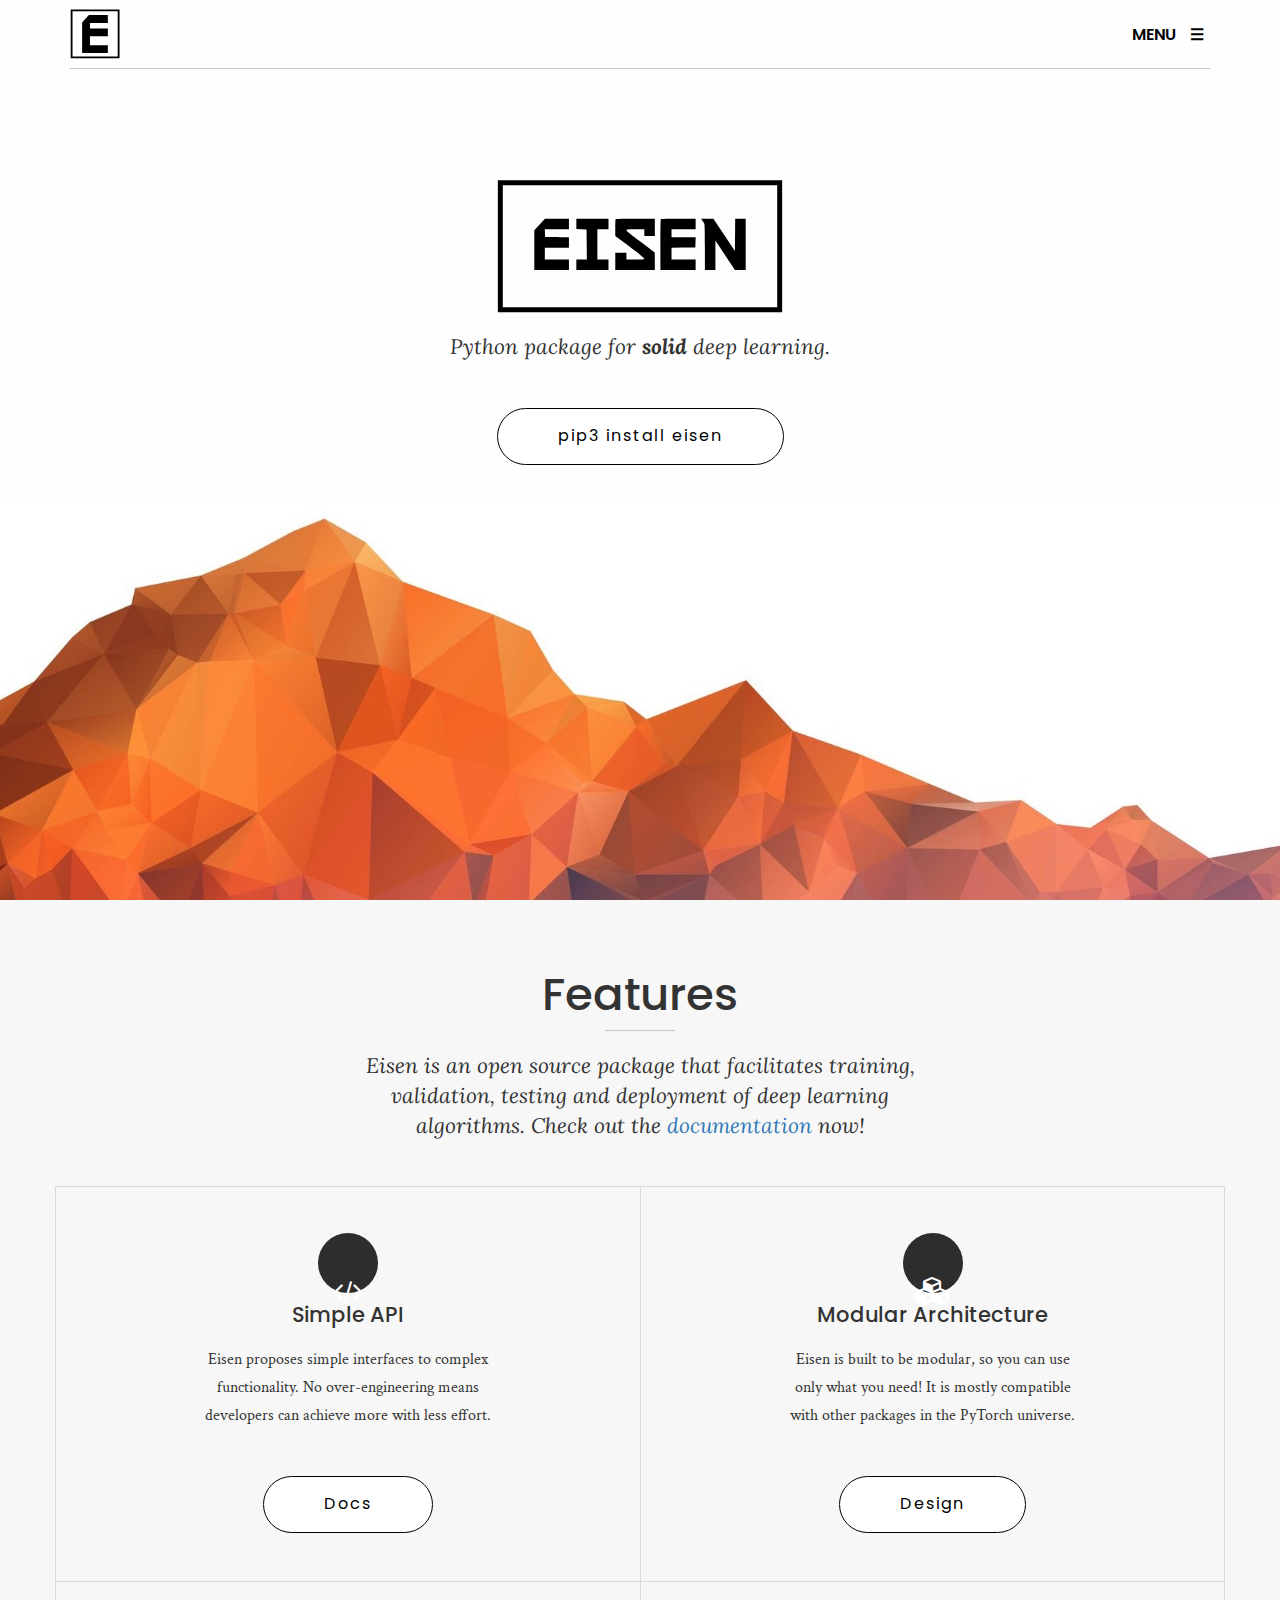
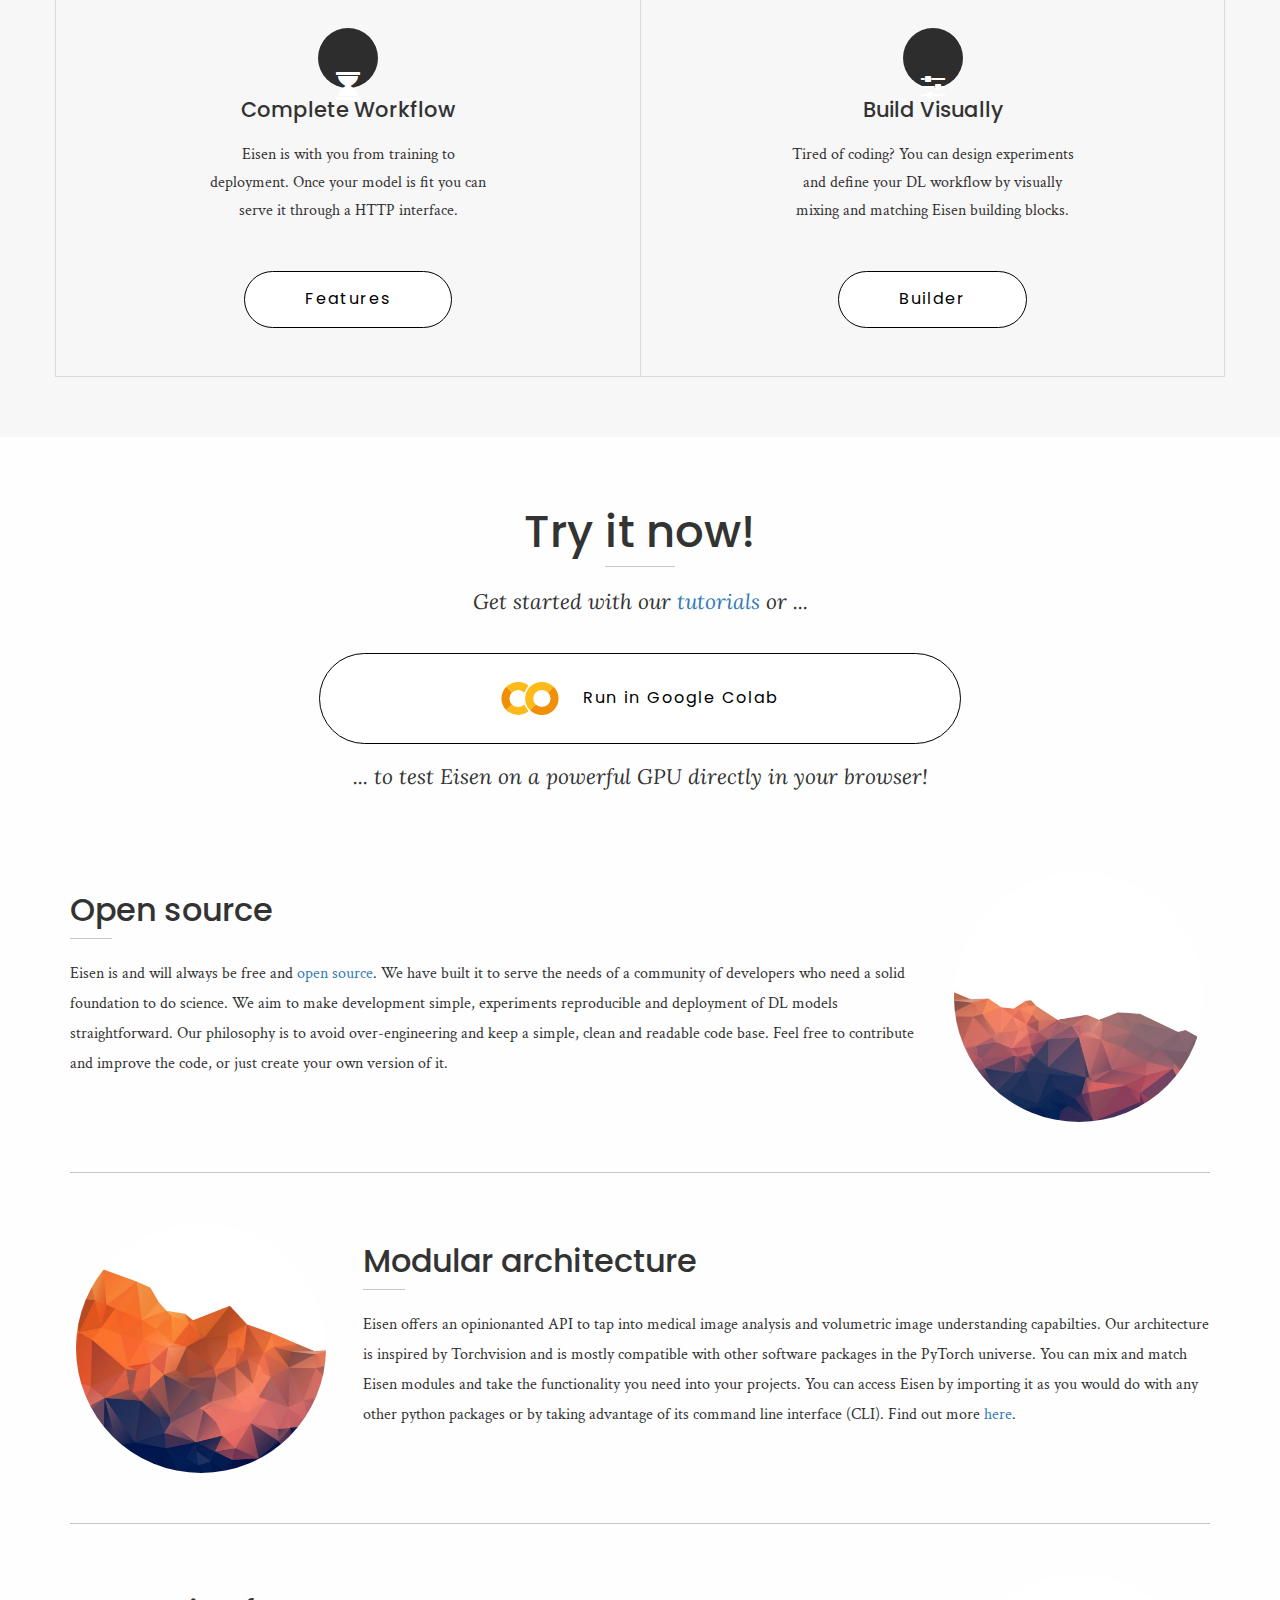
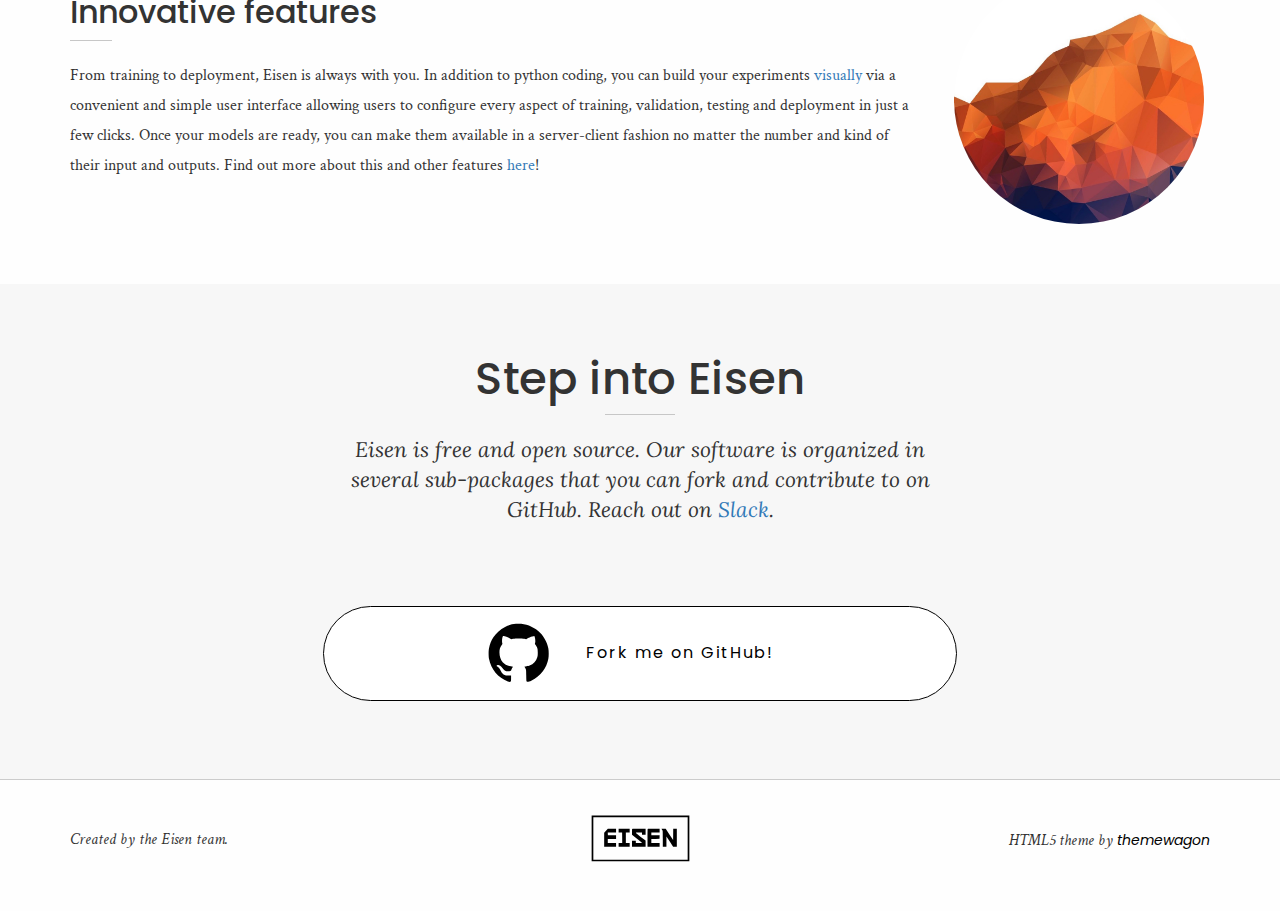
==== commit 977edd58: "no message" ====
--- a/index.html
+++ b/index.html
@@ -85,7 +85,7 @@
                <div class="sub-text text-center">
                      <p class="font-1">
                         Eisen is an open source package that facilitates training, validation,
-                         testing and deployment of deep learning algorithms. Check out the <a class="font-1" href="http://docs.eisen.ai">documentation</a> now!
+                         testing and deployment of deep learning algorithms. Check out the <a class="font-1" target="_blank" href="http://docs.eisen.ai">documentation</a> now!
                      </p>
                </div>
            </div>
@@ -103,7 +103,7 @@
                                        No over-engineering means developers can achieve more with less effort.
                                    </p>
                                    <div class="wow-btn font-2 text-center">
-                                     <a class="btn btn-default wow-button" href="http://docs.eisen.ai"> Docs </a>
+                                     <a class="btn btn-default wow-button" target="_blank" href="http://docs.eisen.ai"> Docs </a>
                                    </div>
                         </div>   
                 </div>
@@ -183,10 +183,10 @@
                 <div class="row">
                     <div class="col-lg-9 col-sm-12 col-md-9 col-xs-12">
                      <div class="holder-para">
-                      <h3>Open source soul</h3>
+                      <h3>Open source</h3>
                       <hr class="hr-short">
                       <p class="font-2">
-                          Eisen is and will always be free and <a class="font-2" href="http://github.com/eisen-ai">open source</a>. We have built it to serve the needs
+                          Eisen is and will always be free and <a class="font-2" target="_blank" href="http://github.com/eisen-ai">open source</a>. We have built it to serve the needs
                           of a community of developers who need a solid foundation to do science. We aim to make
                           development simple, experiments reproducible and deployment of DL models straightforward.
                           Our philosophy is to avoid over-engineering and keep a simple, clean and readable code base.
@@ -215,7 +215,7 @@
                           and is mostly compatible with other software packages in the PyTorch universe.
                           You can mix and match Eisen modules and take the functionality you need into your projects.
                           You can access Eisen by importing it as you would do with any other python packages or by
-                          taking advantage of its command line interface (CLI). Find out more <a class="font-2" href="http://docs.eisen.ai/">here</a>.
+                          taking advantage of its command line interface (CLI). Find out more <a class="font-2" target="_blank" href="http://docs.eisen.ai/">here</a>.
                       </p>
                      </div>
                     </div>
@@ -231,7 +231,7 @@
                 <div class="row" id="killerfeatures">
                     <div class="col-lg-9 col-xs-12 col-sm-12 col-md-9">
                      <div class="holder-para">
-                      <h3>Killer features</h3>
+                      <h3>Innovative features</h3>
                       <hr class="hr-short">
                       <p class="font-2">
                         From training to deployment, Eisen is always with you. In addition to python coding,
@@ -239,7 +239,7 @@
                           allowing users to configure every aspect of training, validation, testing and deployment
                           in just a few clicks. Once your models are ready, you can make
                           them available in a server-client fashion no matter the number and kind of their input and
-                          outputs. Find out more about this and other features <a class="font-2" href="http://docs.eisen.ai/eisen/features.html">here</a>!
+                          outputs. Find out more about this and other features <a class="font-2" target="_blank" href="http://docs.eisen.ai/eisen/features.html">here</a>!
                       </p>
                      </div>
                     </div>
@@ -264,13 +264,13 @@
                              <p class="font-1">
                                 Eisen is free and open source. Our software is organized in several sub-packages
                                  that you can fork and contribute to on GitHub.
-                                 Reach out on <a class="font-1" href="https://join.slack.com/t/eisen-ai/shared_invite/enQtOTIwOTg0ODc2MDY3LWE5MGVlNTgxZTBmNjM5NGU2OWRhYzdiMzAzNzRmMGZlZWJlZmEzZDcyNWE4ZTQ5OGM4NDk5N2E5NTEyYzE3NGI"> Slack</a>.
+                                 Reach out on <a class="font-1" target="_blank" href="https://join.slack.com/t/eisen-ai/shared_invite/enQtOTIwOTg0ODc2MDY3LWE5MGVlNTgxZTBmNjM5NGU2OWRhYzdiMzAzNzRmMGZlZWJlZmEzZDcyNWE4ZTQ5OGM4NDk5N2E5NTEyYzE3NGI"> Slack</a>.
                              </p>
                        </div>
                 </div>
 
                 <div class="wow-btn font-2 text-center">
-                     <a class="btn btn-default wow-button" target="_blank" href="https://github.com/eisen-ai"><img src="assets/img/github.svg" width="18%"> Fork me on GitHub! &nbsp;&nbsp;</a>
+                     <a class="btn btn-default wow-button" target="_blank" target="_blank" href="https://github.com/eisen-ai"><img src="assets/img/github.svg" width="18%"> Fork me on GitHub! &nbsp;&nbsp;</a>
                 </div>
 
           </div>
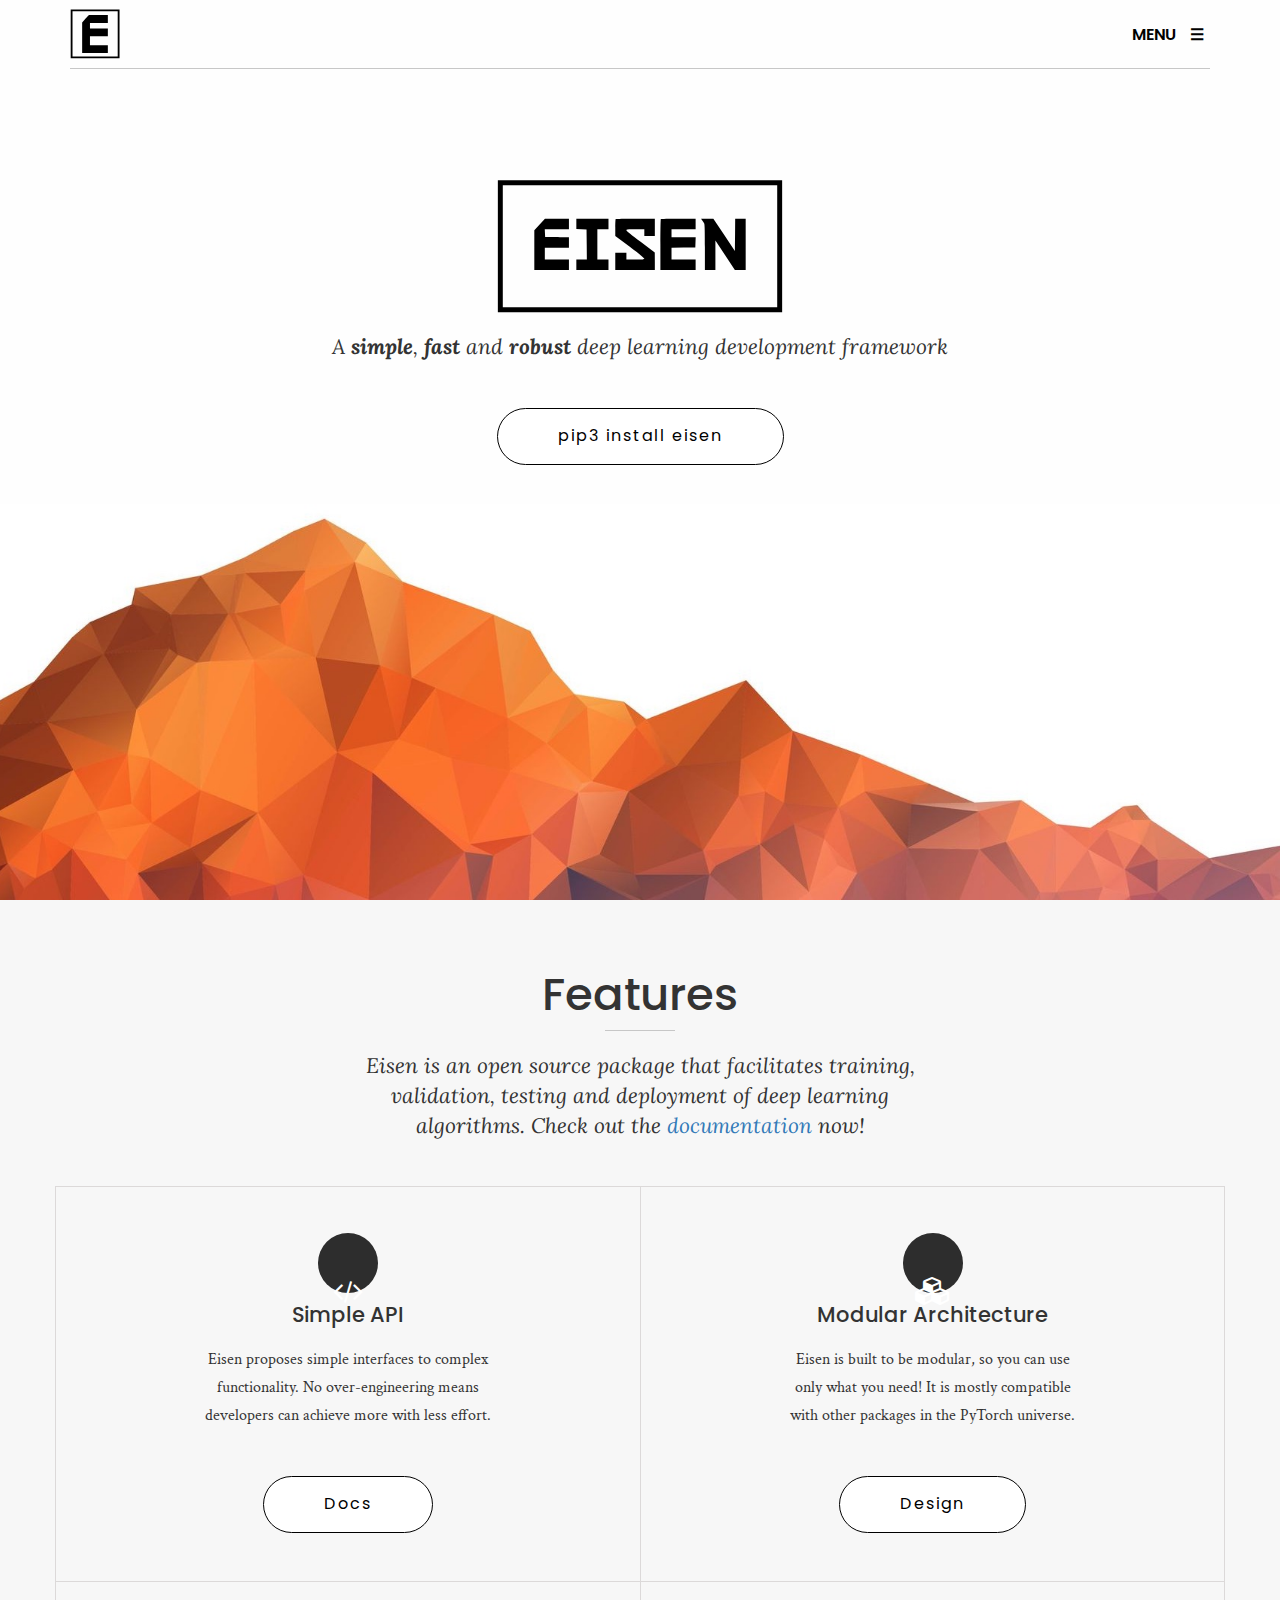
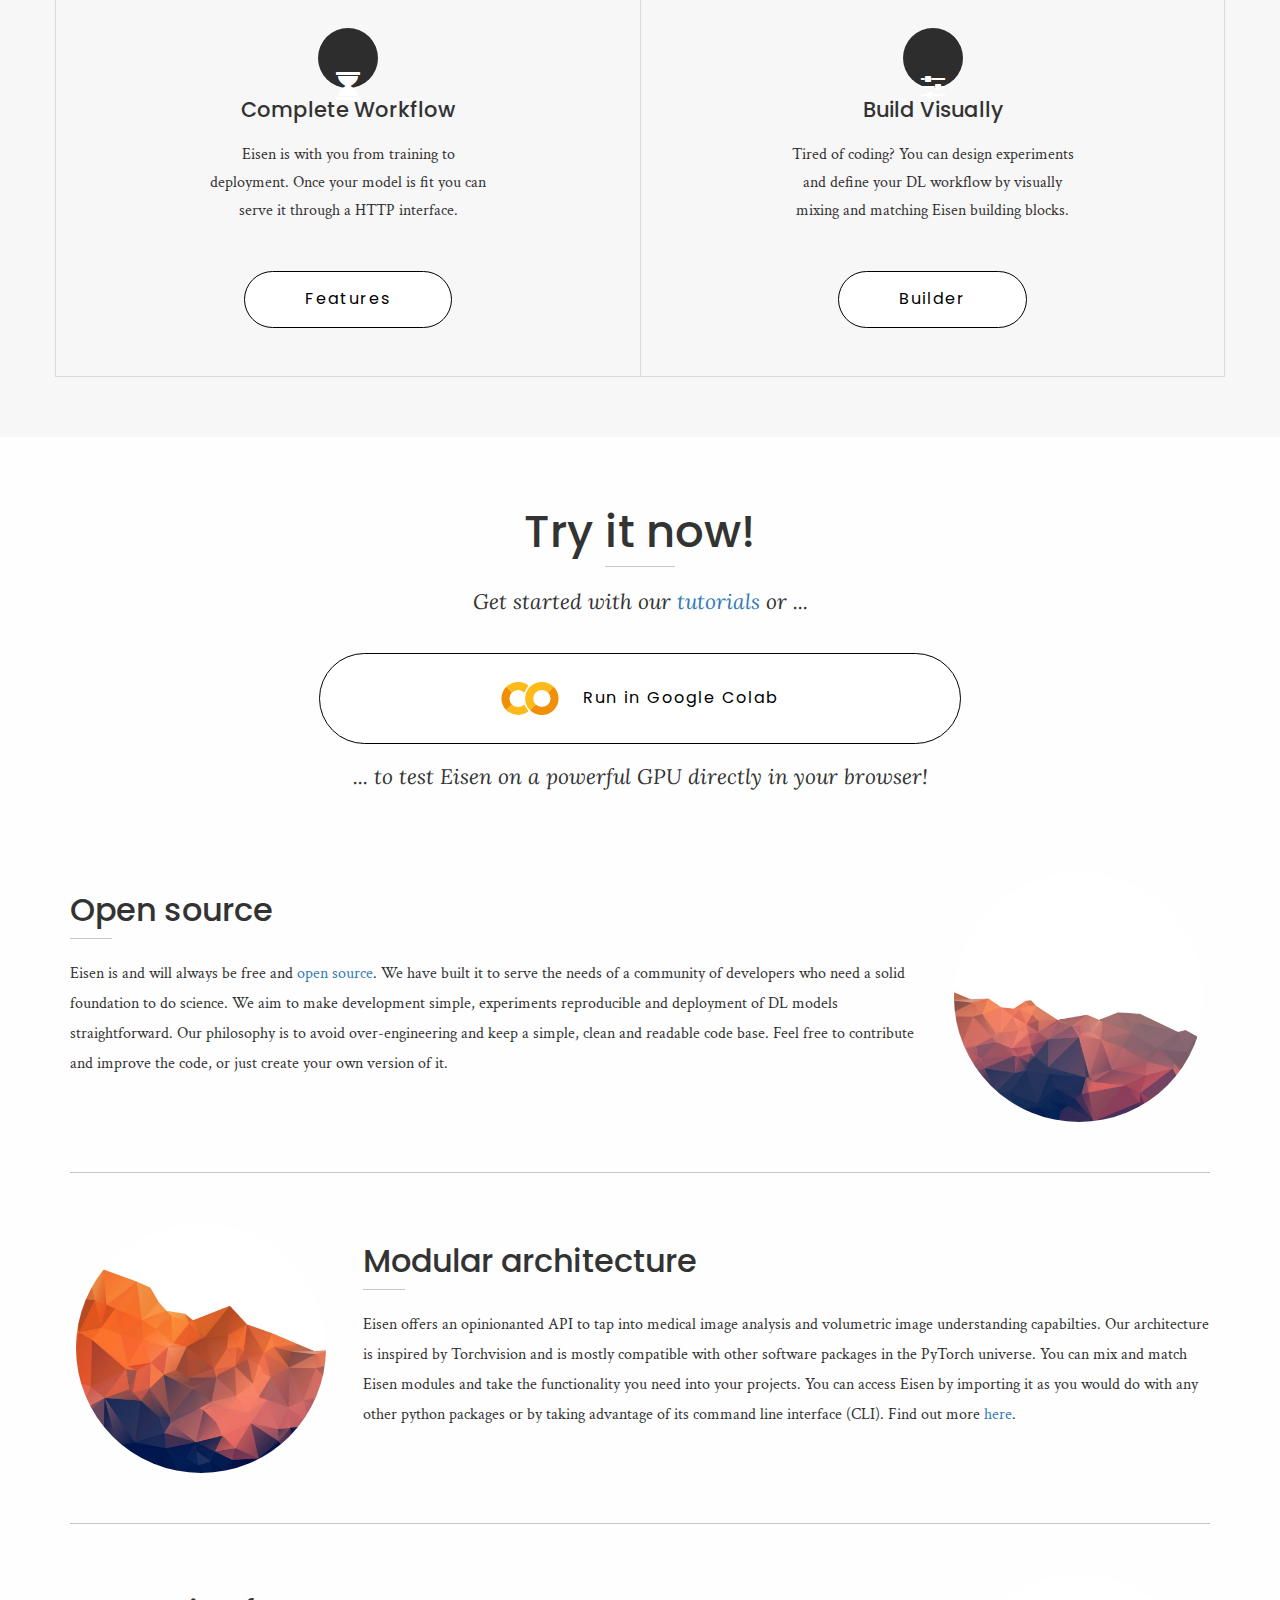
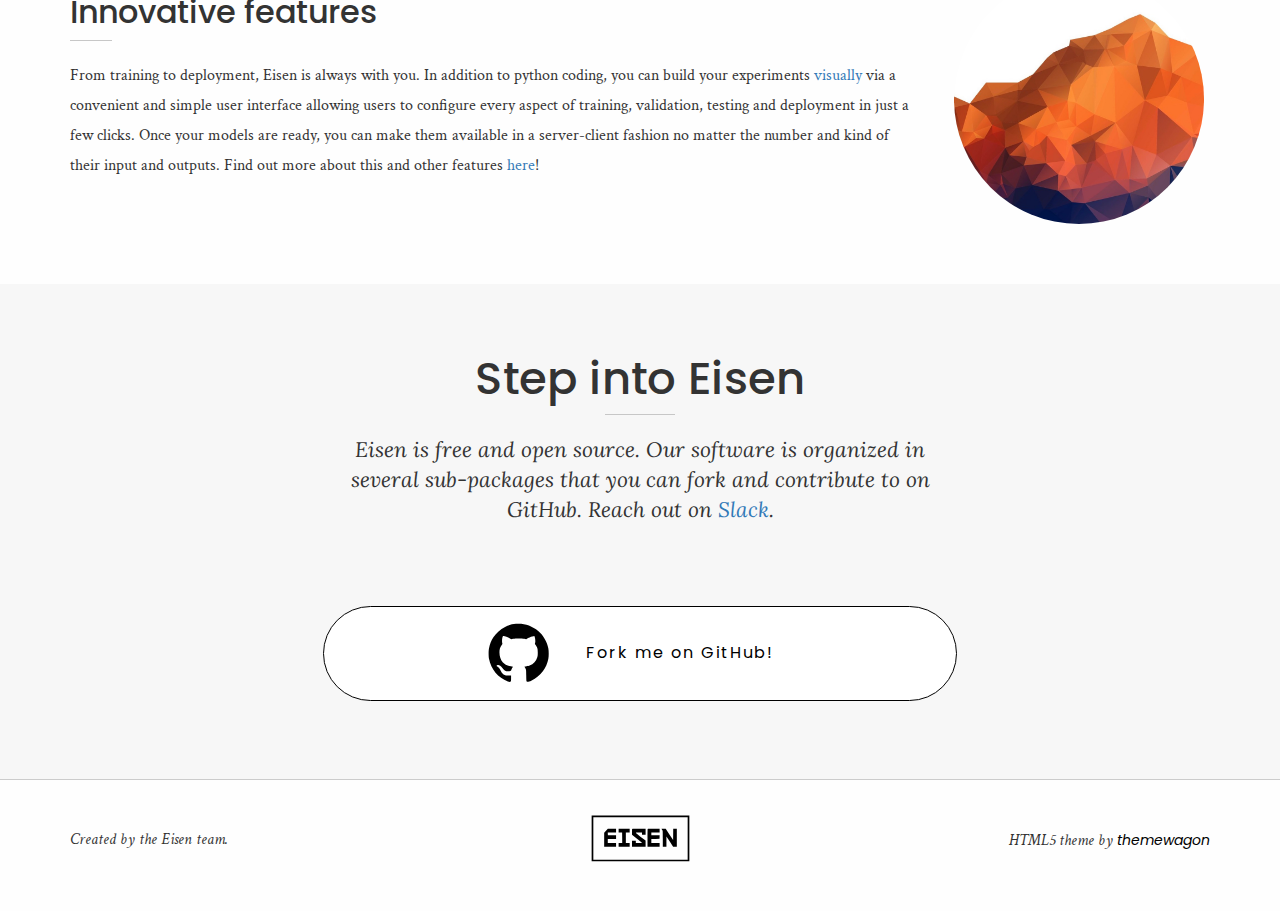
==== commit 22066b44: "change motto" ====
--- a/index.html
+++ b/index.html
@@ -64,7 +64,7 @@
                   <img class="img-responsive img-logo" src="assets/img/logo-ext.svg">
                </div> 
                <div class="font-1 helmet text-center">
-                 <p>Python package for <strong>solid</strong> deep learning.</p>
+                   <p>A <strong>simple</strong>, <strong>fast</strong> and <strong>robust</strong> deep learning development framework</p>
                </div>
                <div class="wow-btn font-2 text-center">
                      <a class="btn btn-default wow-button" onclick="copyToClipboard()" id="pip">pip3 install eisen</a>
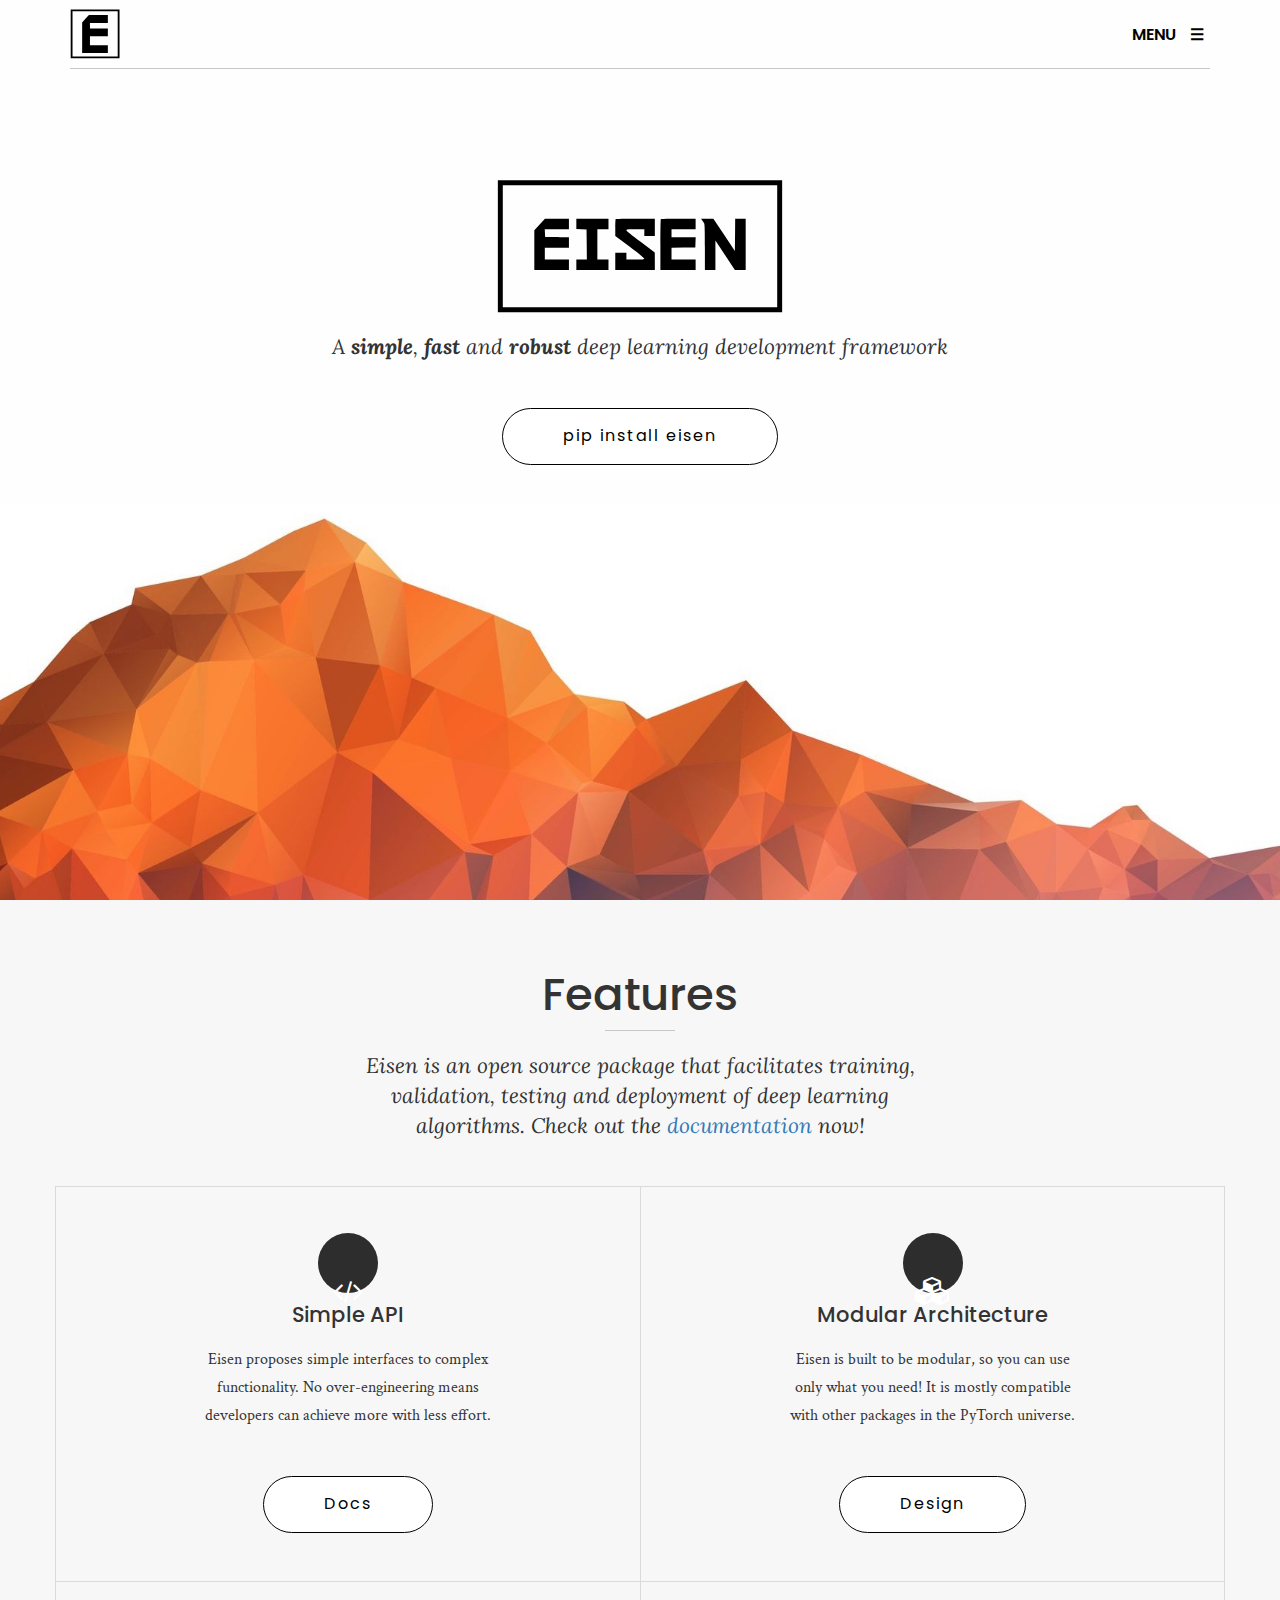
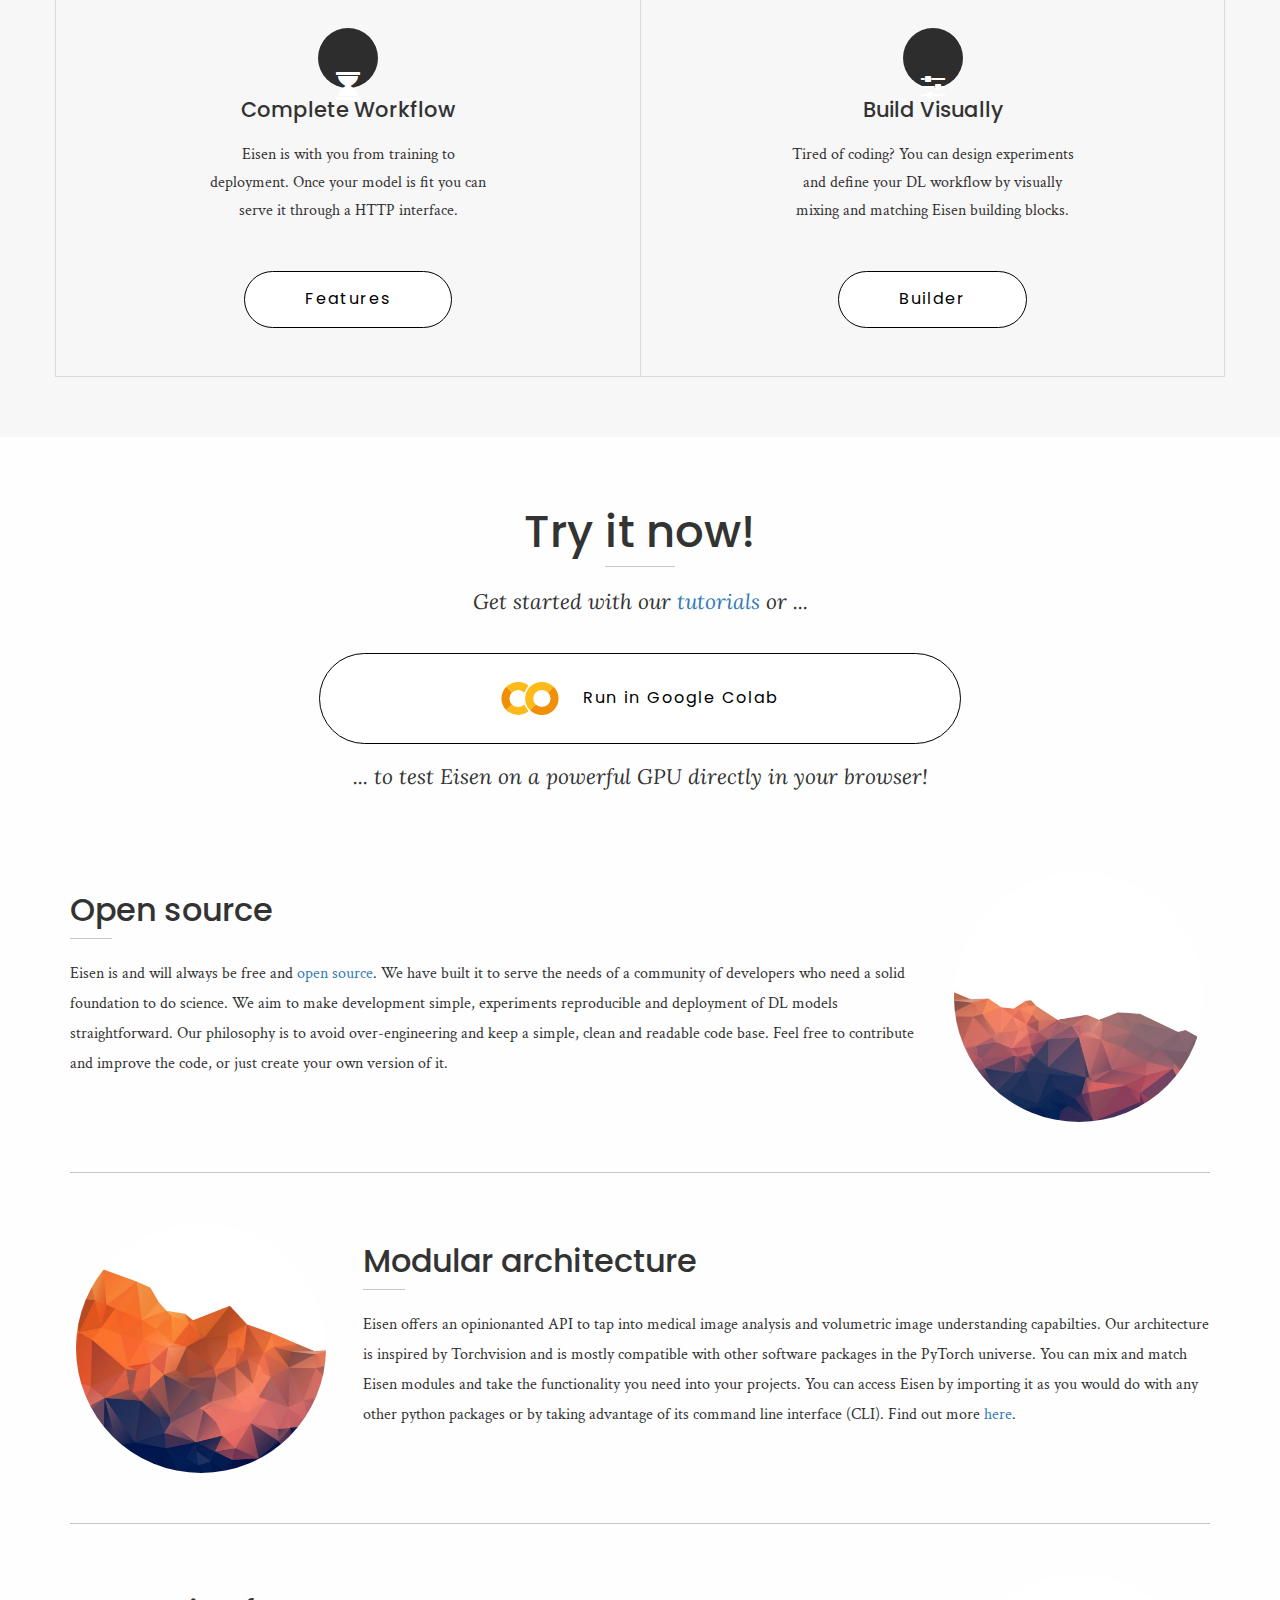
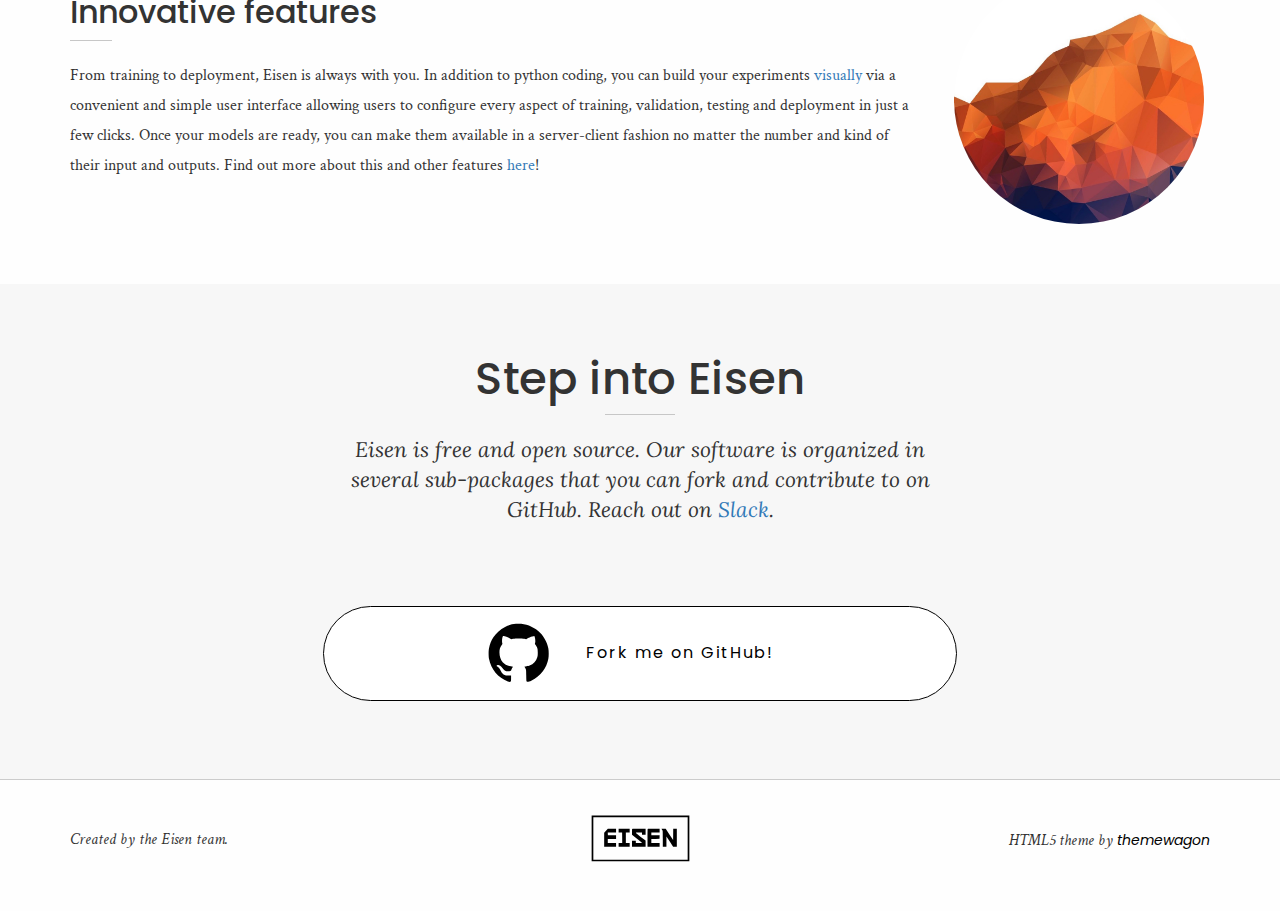
==== commit a232787e: "pip3 is deprecated" ====
--- a/index.html
+++ b/index.html
@@ -67,7 +67,7 @@
                    <p>A <strong>simple</strong>, <strong>fast</strong> and <strong>robust</strong> deep learning development framework</p>
                </div>
                <div class="wow-btn font-2 text-center">
-                     <a class="btn btn-default wow-button" onclick="copyToClipboard()" id="pip">pip3 install eisen</a>
+                     <a class="btn btn-default wow-button" onclick="copyToClipboard()" id="pip">pip install eisen</a>
                </div>
             </div>
           </div>
